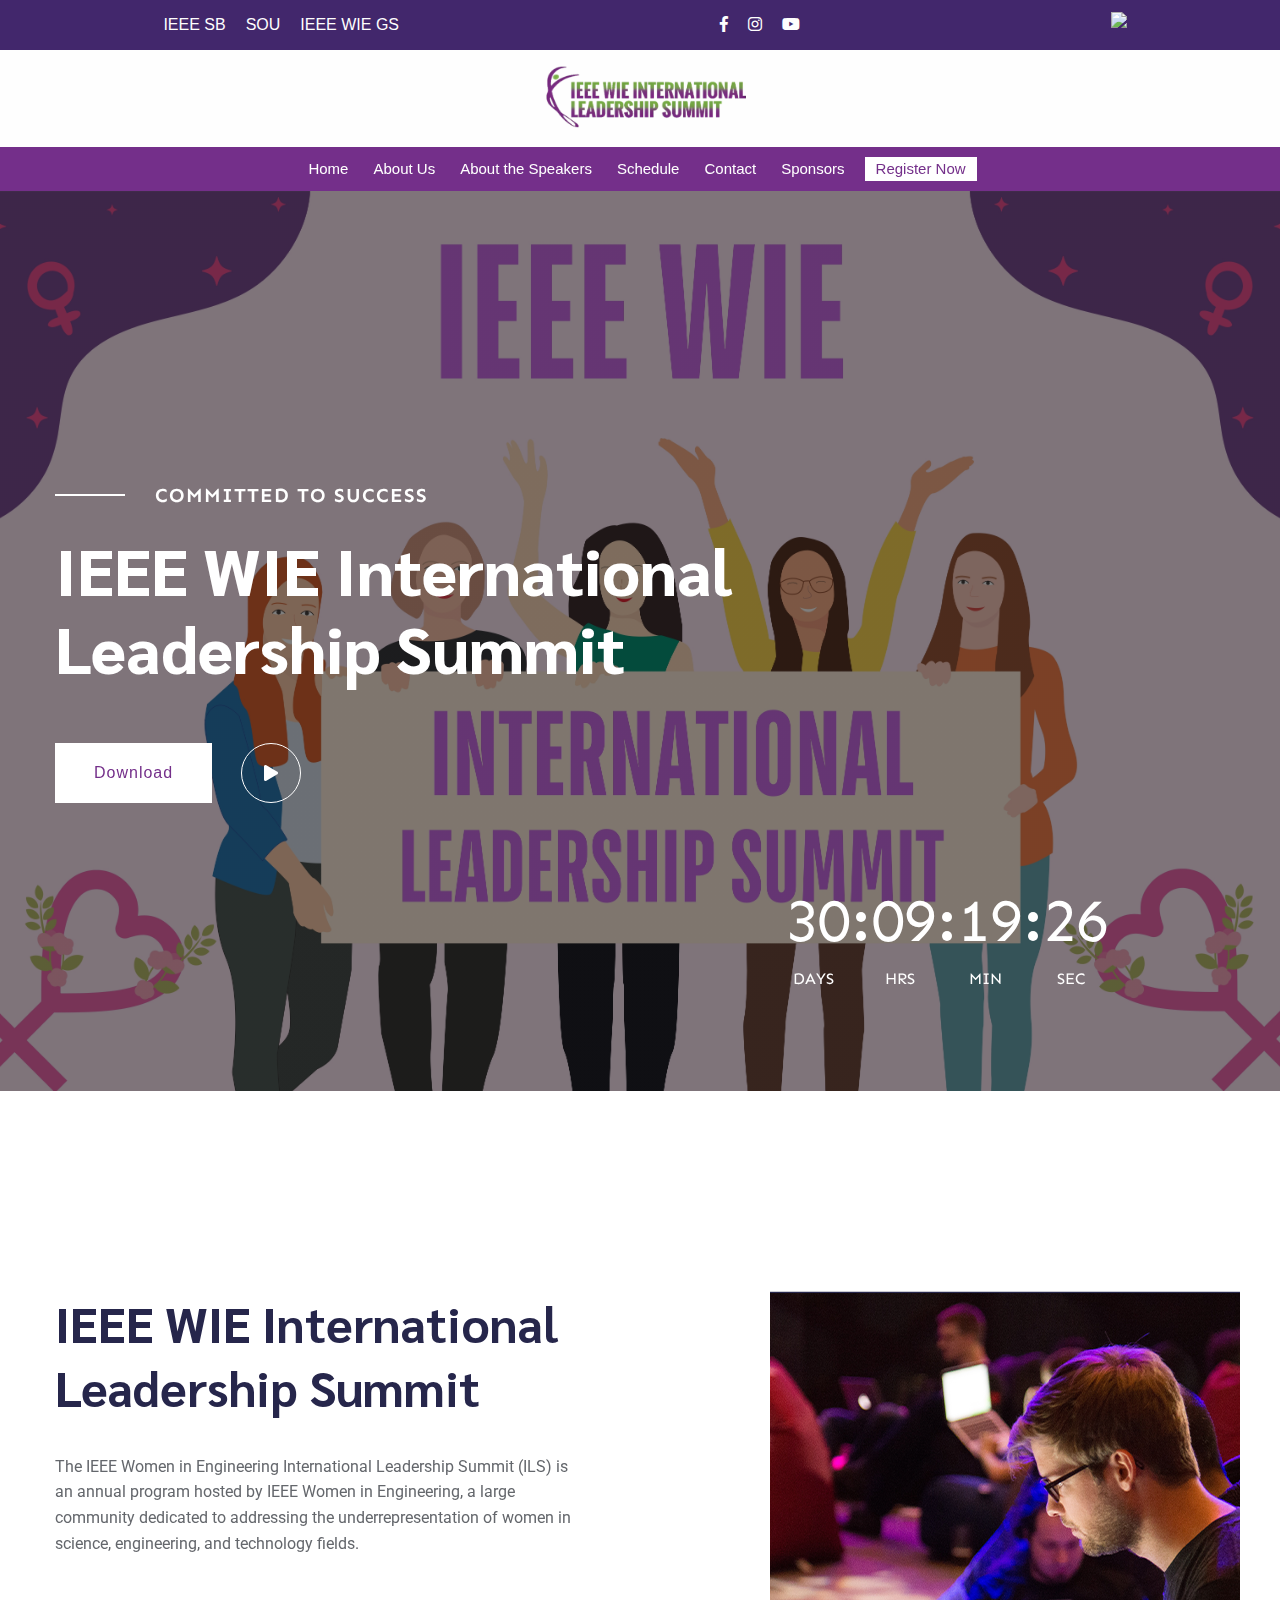
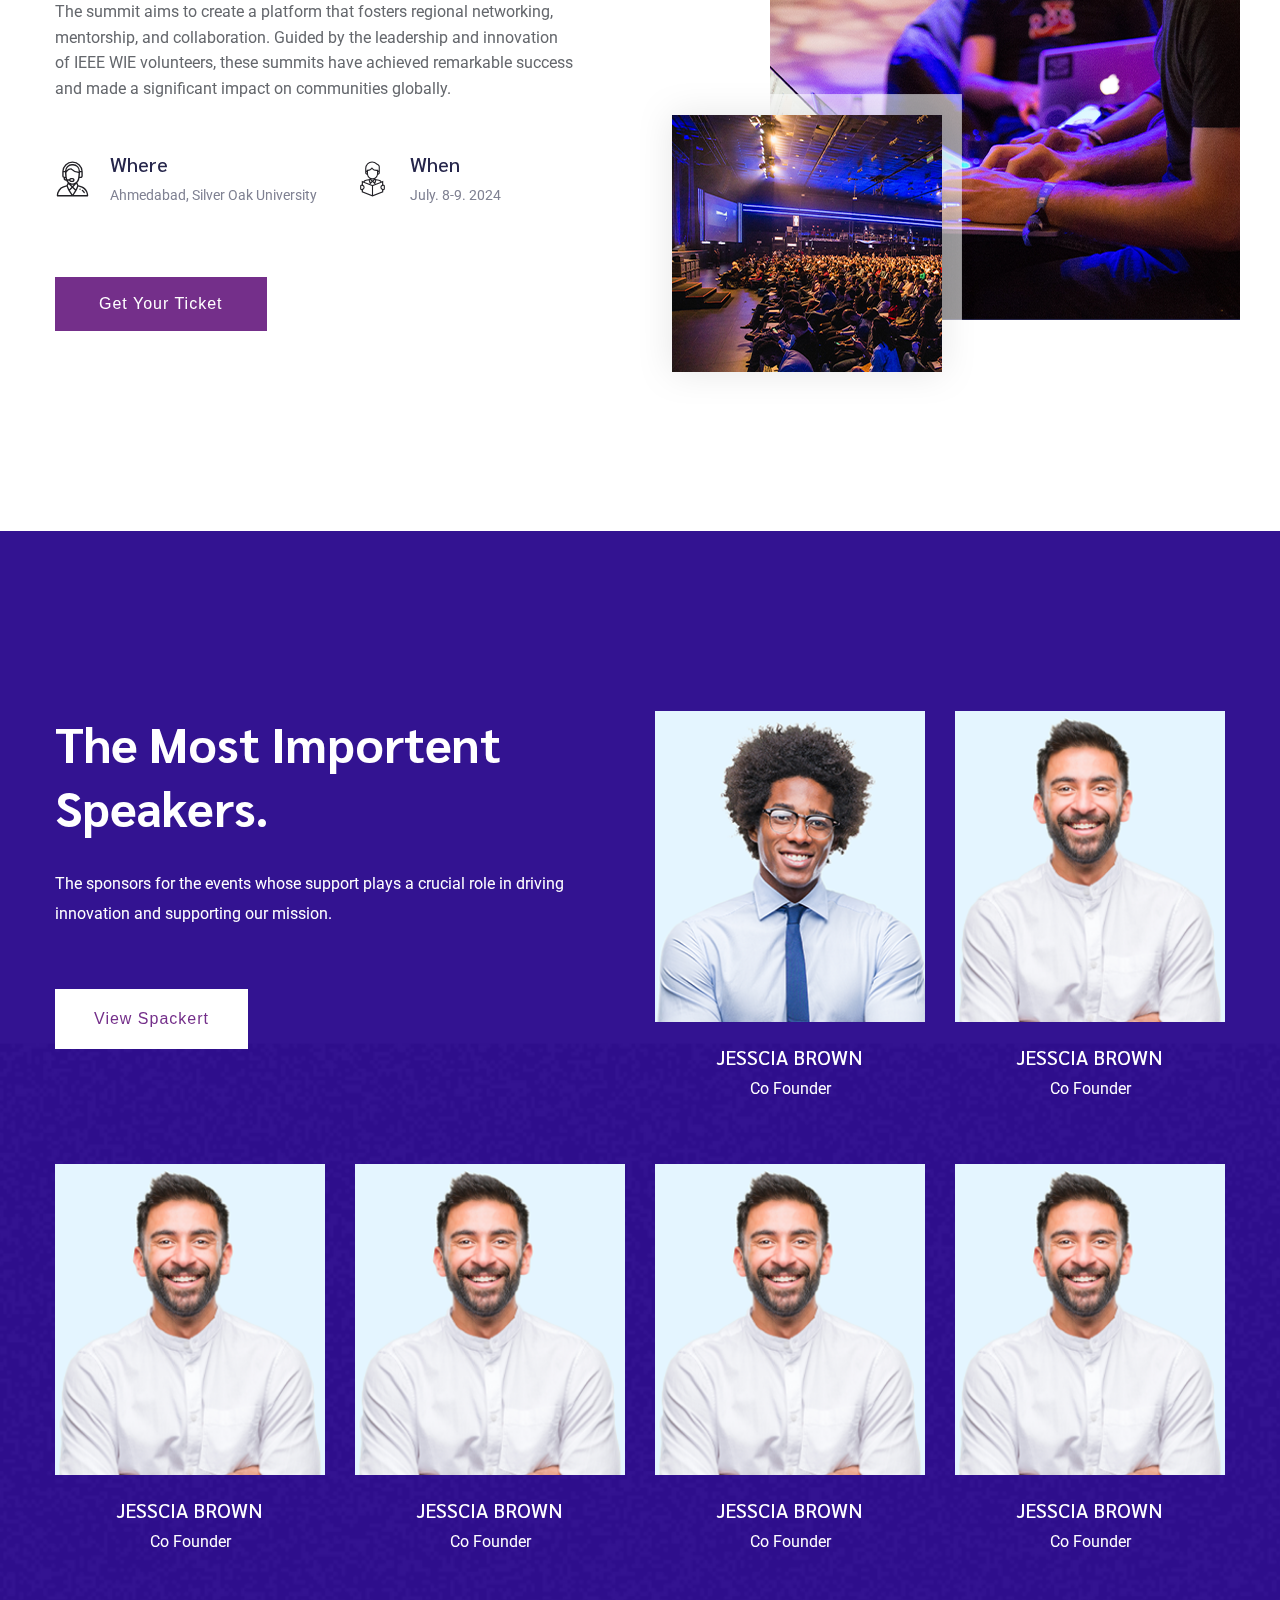
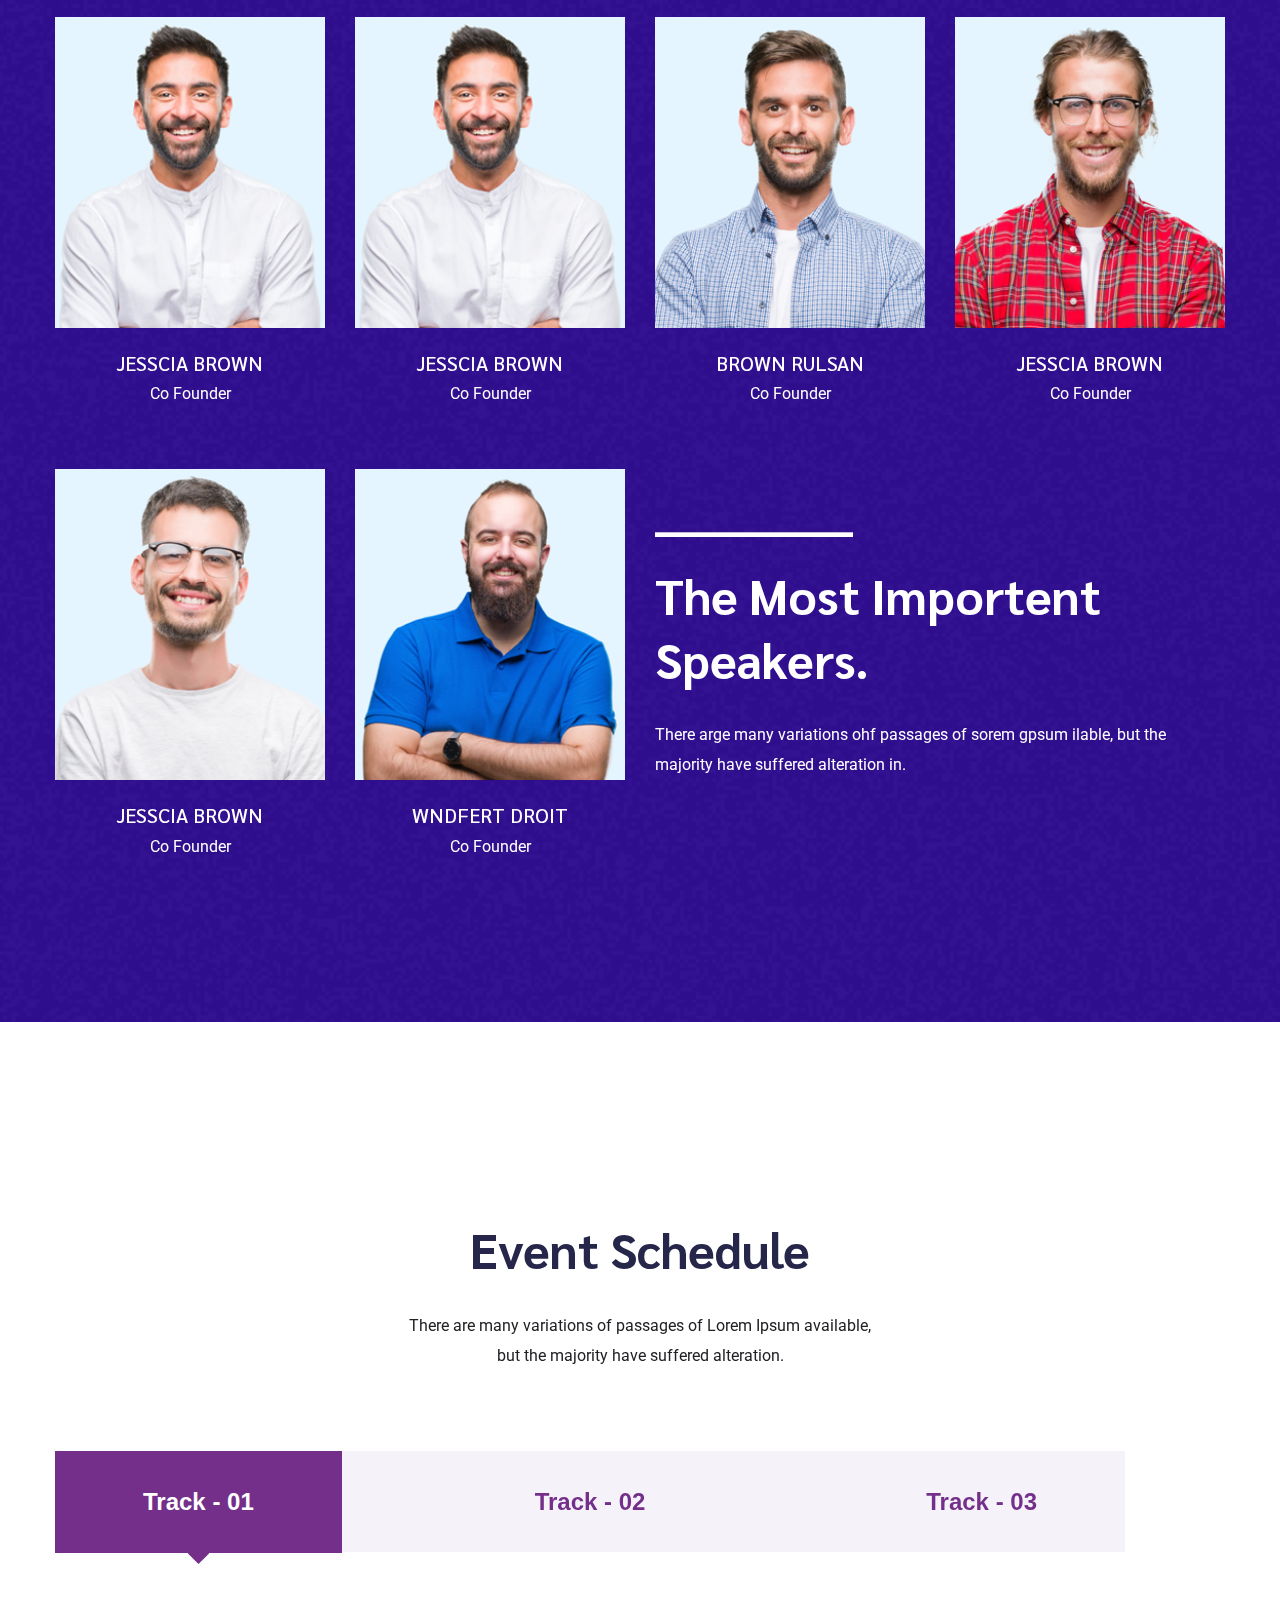
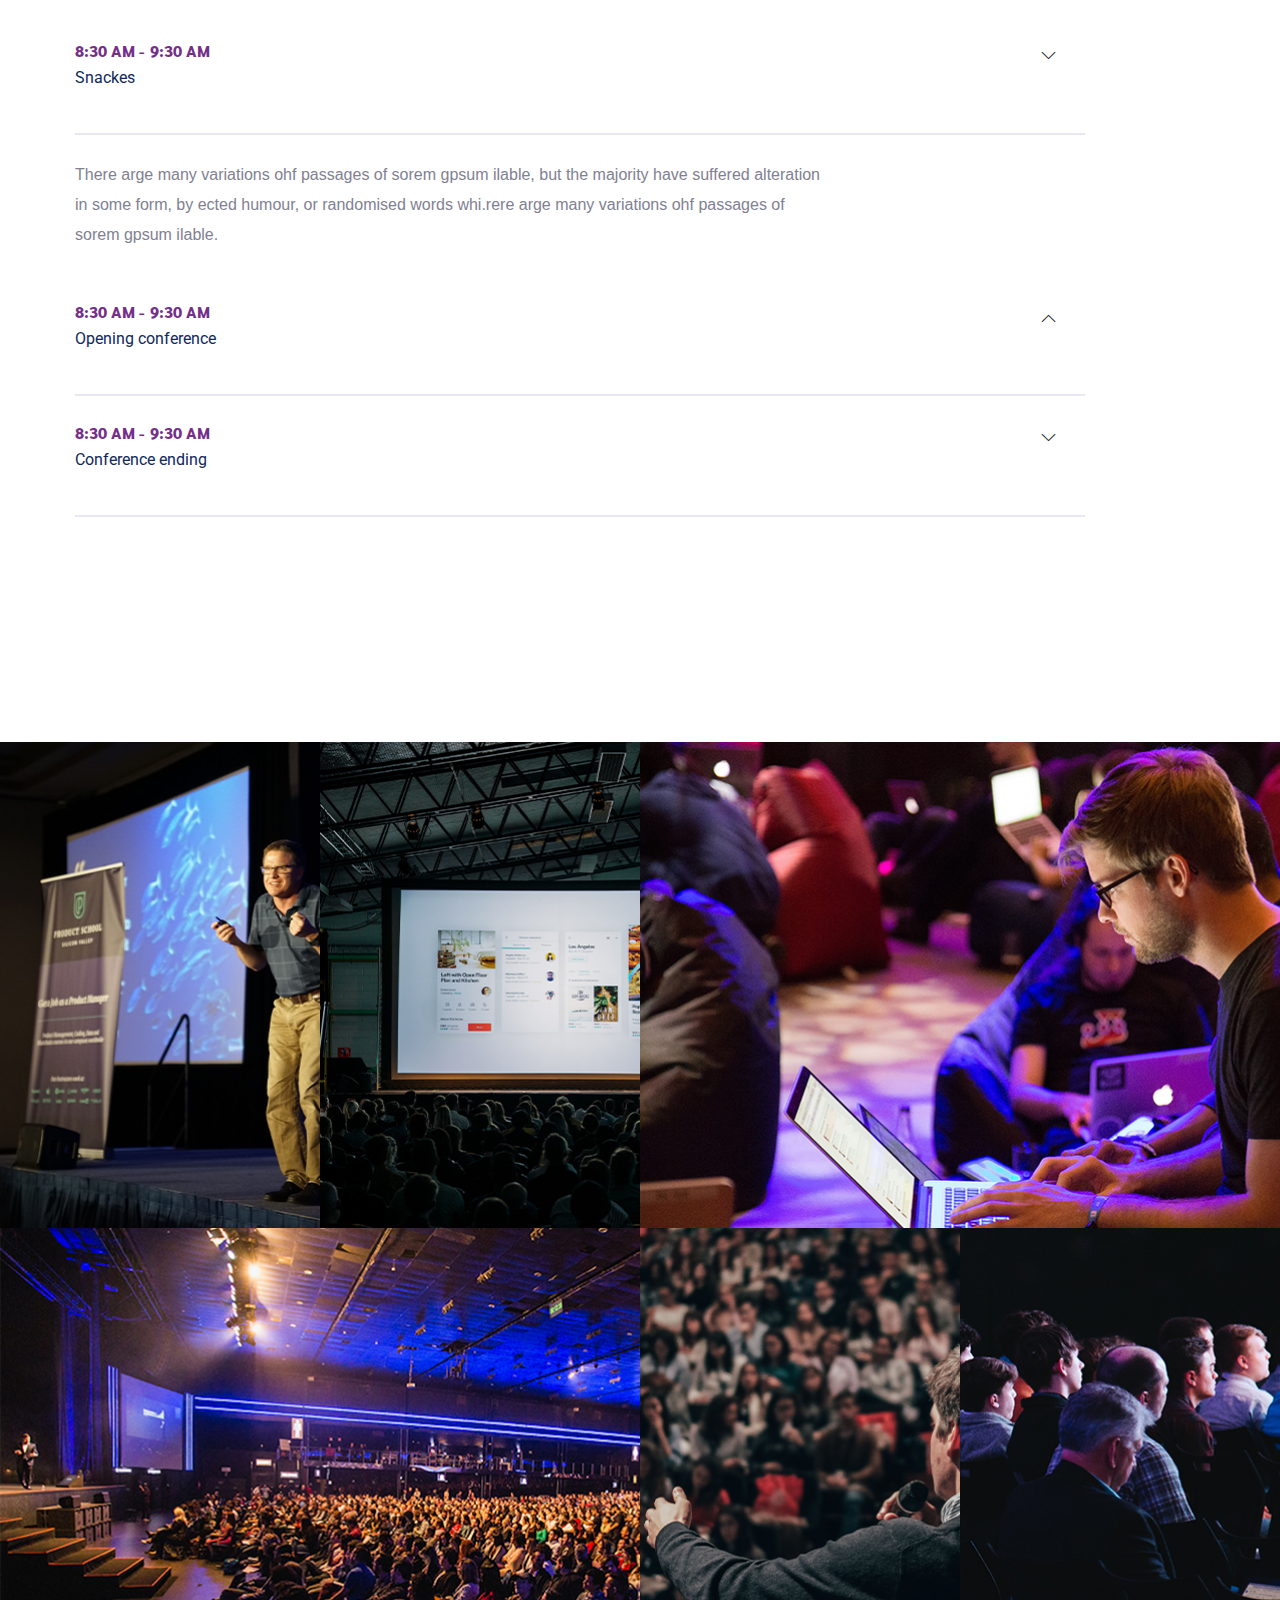
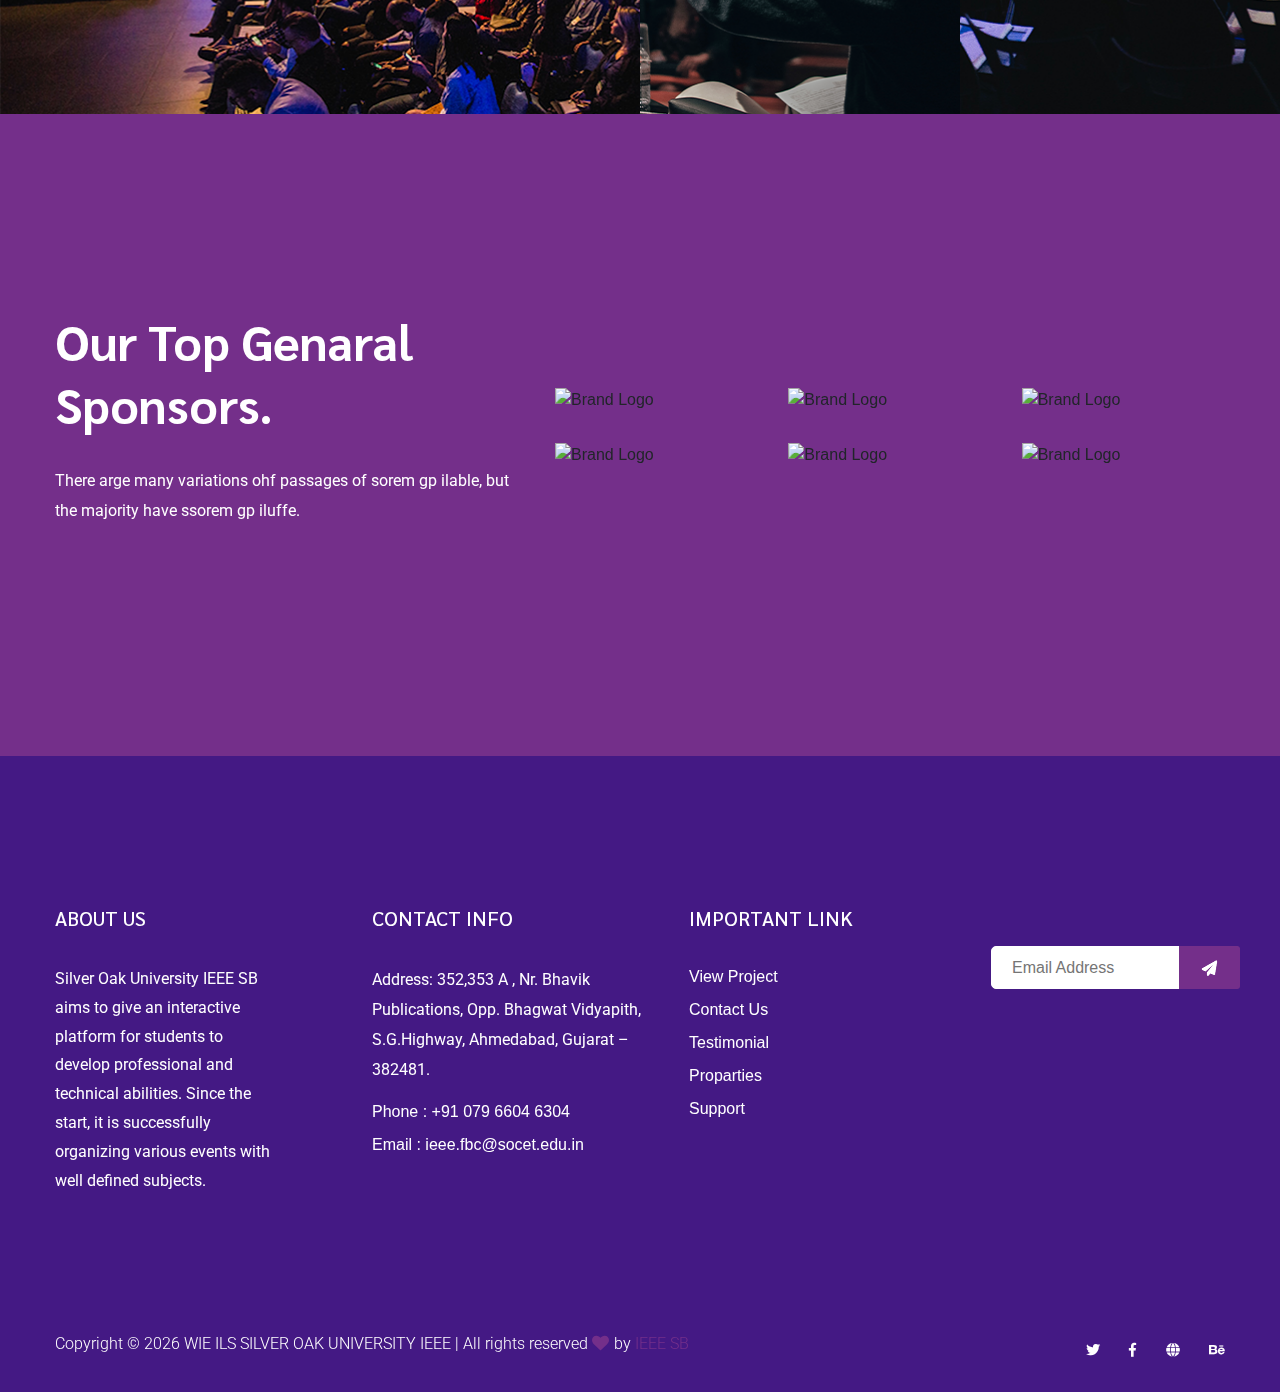
==== index.html @ a1c56ad2 "changes by mithil" ====
<!doctype html>
<html class="no-js" lang="zxx">

<head>
    <meta charset="utf-8">
    <meta http-equiv="x-ua-compatible" content="ie=edge">
    <title> SOU SB IEEE - International Leadership Summit </title>
    <meta name="description" content="">

    <meta name="viewport" content="width=device-width, initial-scale=1">
    <link rel="manifest" href="site.webmanifest">
    <link rel="shortcut icon" type="image/x-icon" href="assets/img/post/favicon.ico">

    <!-- CSS here -->
    <link rel="stylesheet" href="assets/css/bootstrap.min.css">
    <link rel="stylesheet" href="assets/css/owl.carousel.min.css">
    <link rel="stylesheet" href="assets/css/slicknav.css">
    <link rel="stylesheet" href="assets/css/flaticon.css">
    <link rel="stylesheet" href="assets/css/gijgo.css">
    <link rel="stylesheet" href="assets/css/animate.min.css">
    <link rel="stylesheet" href="assets/css/magnific-popup.css">
    <link rel="stylesheet" href="assets/css/fontawesome-all.min.css">
    <link rel="stylesheet" href="assets/css/themify-icons.css">
    <link rel="stylesheet" href="assets/css/slick.css">
    <link rel="stylesheet" href="assets/css/nice-select.css">
    <link rel="stylesheet" href="assets/css/style.css">
    <style type="text/css">
        body {
            margin: 0;
            font-family: Arial, sans-serif;
        }

        .navbar {
            background-color: #742F8A;
            display: flex;
            justify-content: space-between;
            align-items: center;
            padding: 10px 20px;
            color: white;
            position: relative;
        }

        .nav-logo a {
            color: white;
            text-decoration: none;
            font-size: 15px;
        }

        .nav-links {
            display: flex;
            gap: 15px;
            align-items: center;
            transition: max-height 0.5s ease-out, opacity 0.5s ease-out;
            max-height: 0;
            opacity: 0;
            overflow: hidden;
            flex-direction: column;
            width: 100%;
            text-align: center;
            background-color: #742F8A;
            position: absolute;
            top: 60px;
            left: 0;
            right: 0;
            z-index: 1;
        }

        .nav-links.active {
            max-height: 300px;
            /* Adjust as needed */
            opacity: 1;
        }

        .nav-links a {
            color: white;
            text-decoration: none;
            font-size: 15px;
            padding: 5px;
            position: relative;
        }

        .nav-links a::after {
            content: '';
            position: absolute;
            width: 0;
            height: 2px;
            display: block;
            margin-top: 5px;
            right: 0;
            background: white;
            transition: width 0.2s ease;
            -webkit-transition: width 0.2s ease;
        }

        .nav-links a:hover::after {
            width: 100%;
            left: 0;
            background: white;
        }

        .nav-links .dropdown {
            position: relative;
        }

        .nav-links .dropdown-content {
            display: none;
            position: absolute;
            background-color: #f9f9f9;
            min-width: 160px;
            box-shadow: 0px 8px 16px 0px rgba(0, 0, 0, 0.2);
            z-index: 1;
            opacity: 0;
            transition: opacity 0.5s ease-in-out, transform 0.3s ease-in-out;
            transform: translateY(-10px);
            top: 100%;
            /* Adjusts the position of the dropdown */
            left: 0;
            right: 0;
            margin-top: 10px;
        }

        .nav-links .dropdown-content.show {
            display: block;
            opacity: 1;
            transform: translateY(0);
        }

        .nav-links .dropdown-content a {
            color: black;
            padding: 12px 16px;
            text-decoration: none;
            display: block;
        }

        .nav-links .dropdown-content a:hover {
            background-color: #f1f1f1;
        }

        .nav-links .register a {
            background-color: white;
            color: #742F8A;
            padding: 5px 10px;
            border: 1px solid white;
            transition: background-color 0.3s ease, color 0.3s ease;
        }

        .nav-links .register a:hover {
            background-color: #5a2066;
            color: white;
        }

        .menu-icon {
            display: none;
            font-size: 28px;
            cursor: pointer;
        }

        @media (min-width: 769px) {
            .nav-links {
                flex-direction: row;
                position: static;
                max-height: none;
                opacity: 1;
                justify-content: center;
                right: auto;
            }

            .nav-logo {
                margin-right: auto;
            }

            .navbar {
                justify-content: space-between;
            }
        }

        @media (max-width: 768px) {
            .navbar {
                padding-right: 0;
                /* Remove right padding in mobile view */
            }

            .nav-links {
                display: none;
            }

            .nav-links.active {
                display: flex;
            }

            .menu-icon {
                display: block;
            }
        }
    </style>
</head>

<body>
    <!-- ? Preloader Start -->
    <div id="preloader-active">
        <div class="preloader d-flex align-items-center justify-content-center">
            <div class="preloader-inner position-relative">
                <div class="preloader-circle"></div>
                <div class="preloader-img pere-text">
                    <img src="./assets/img/hero/WIE_logo_purple_RGB_300-removebg-preview.png" alt="loading">
                </div>
            </div>
        </div>
    </div>
    <!-- Preloader Start -->
    <header>
        <div class="headerno1">
            <div style="display: flex;">
                <div class="padit"><a href="https://ieee.socet.edu.in/">IEEE SB</a></div>
                <div class="padit"><a href="https://www.silveroakuni.ac.in/">SOU</a></div>
                <div class="padit"><a href="https://wie.ieee.org/">IEEE WIE GS</a></div>
            </div>
            <div style="display: flex;">
                <div class="padit">
                    <li><a href="https://www.facebook.com/IEEESilverOakUni/"><i class="fab fa-facebook-f"></i></a></li>
                </div>
                <div class="padit">
                    <li><a href="https://www.instagram.com/ieee_silveroakuni/"><i class="fab fa-instagram"></i></a></li>
                </div>
                <div class="padit">
                    <li><a href="https://www.youtube.com/channel/UC09ml-6jftXhauyPGDccWWg"><i
                                class="fab fa-youtube"></i></a></li>
                </div>
            </div>
            <div>
                <img src="https://ieeewie.wpenginepowered.com/wp-content/uploads/IEEE-Logo-wht-250-200x59.png"
                    id="ieee-logo-from-website">
            </div>
        </div>

        <div class="row nav2forimages m-0 p-2">
            <div class="col-lg-4">

                <img src="./assets/img/hero/logo2.png" class="img-fluid ">
            </div>

        </div>

        <nav class="navbar">
            <div class="menu-icon" onclick="toggleMenu()">
                &#9776;
            </div>
            <div class="nav-links" id="navLinks">
                <div><a href="index.html">Home</a></div>
                <div><a href="about.html">About Us</a></div>
                <div><a href="spakers.html">About the Speakers</a></div>
                <div class="dropdown">
                    <a href="#" class="dropbtn">Schedule</a>
                    <div class="dropdown-content">
                        <a href="#">Day 1</a>
                        <a href="#">Day 2</a>
                        <a href="#">Day 3</a>
                    </div>
                </div>
                <div><a href="contact.html">Contact</a></div>
                <div><a href="#">Sponsors</a></div>
                <div class="register"><a href="#">Register Now</a></div>
            </div>
        </nav>

        <script>
            function toggleMenu() {
                const navLinks = document.getElementById('navLinks');
                navLinks.classList.toggle('active');
            }

            document.querySelectorAll('.dropbtn').forEach(btn => {
                btn.addEventListener('click', (event) => {
                    event.preventDefault();
                    const dropdownContent = btn.nextElementSibling;
                    dropdownContent.classList.toggle('show');
                });
            });
        </script>

        <style>
            /* Dropdown button */
            .dropbtn {
                color: white;
                font-size: 15px;
                background-color: inherit;
                border: none;
            }

            /* Dropdown container */
            .dropdown {
                position: relative;
                display: inline-block;
            }

            /* Dropdown content (hidden by default) */
            .dropdown-content {
                display: none;
                position: absolute;
                background-color: #742F8A;
                min-width: 160px;
                z-index: 1;
            }

            /* Links inside the dropdown */
            .dropdown-content a {
                color: white;
                padding: 12px 16px;
                text-decoration: none;
                display: block;
            }

            /* Change color of dropdown links on hover */
            .dropdown-content a:hover {
                background-color: #ddd;
            }

            /* Show the dropdown menu on hover */
            .dropdown:hover .dropdown-content {
                display: block;
            }

            /* Change the background color of the dropdown button when the dropdown content is shown */
            .dropdown:hover .dropbtn {
                background-color: #742F8A;
            }
        </style>



        <nav class="nav-manus-a" style="background-color: #742F8A;">

        </nav>
        <!-- Mobile Menu -->
        <div class="col-12">
            <div class="mobile_menu d-block d-lg-none"></div>
        </div>
        </div>
        </div>
        </div>
        </div>
        <!-- Header End -->
    </header>
    <main>
        <!--? slider Area Start-->
        <div class="slider-area position-relative">
            <div class="slider-active">
                <!-- Single Slider -->
                <div class="single-slider slider-height d-flex align-items-center">
                    <div class="container">
                        <div class="row">
                            <div class="col-xl-8 col-lg-8 col-md-9 col-sm-10">
                                <div class="hero__caption">
                                    <span data-animation="fadeInLeft" data-delay=".1s">Committed to success</span>
                                    <h1 data-animation="fadeInLeft" data-delay=".5s">IEEE WIE
                                        International Leadership Summit
                                    </h1>
                                    <!-- Hero-btn -->
                                    <div class="slider-btns">
                                        <a data-animation="fadeInLeft" data-delay="1.0s" href="industries.html"
                                            class="btn hero-btn">Download</a>
                                        <a data-animation="fadeInRight" data-delay="1.0s" class="popup-video video-btn"
                                            href="https://www.youtube.com/embed/oR_C_s3fdpQ?si=Nq857cXs56rYIh42">
                                            <i class="fas fa-play"></i></a>
                                        <p class="video-cap d-none d-sm-blcok" data-animation="fadeInRight"
                                            data-delay="1.0s">Story Vidoe<br> Watch</p>
                                    </div>
                                </div>
                            </div>
                        </div>
                    </div>
                </div>
                <!-- Single Slider -->
                <div class="single-slider slider-height d-flex align-items-center">
                    <div class="container">
                        <div class="row">
                            <div class="col-xl-8 col-lg-8 col-md-9 col-sm-10">
                                <div class="hero__caption">
                                    <span data-animation="fadeInLeft" data-delay=".1s">Committed to success</span>
                                    <!-- <h1 data-animation="fadeInLeft" data-delay=".5s"> IEEE WIE International <br> Leadership Summit</h1> -->
                                    <!-- Hero-btn -->
                                    <div class="slider-btns">
                                        <a data-animation="fadeInLeft" data-delay="1.0s" href="industries.html"
                                            class="btn hero-btn">Download</a>
                                        <a data-animation="fadeInRight" data-delay="1.0s" class="popup-video video-btn"
                                            href="https://www.youtube.com/watch?v=up68UAfH0d0">
                                            <i class="fas fa-play"></i></a>
                                        <p class="video-cap d-none d-sm-blcok" data-animation="fadeInRight"
                                            data-delay="1.0s">Story Vidoe<br> Watch</p>
                                    </div>
                                </div>
                            </div>
                        </div>
                    </div>
                </div>
            </div>
            <!-- Counter Section Begin -->
            <div class="counter-section d-none d-sm-block">
                <div class="cd-timer" id="countdown">
                    <div class="cd-item">
                        <span>96</span>
                        <p>Days</p>
                    </div>
                    <div class="cd-item">
                        <span>15</span>
                        <p>Hrs</p>
                    </div>
                    <div class="cd-item">
                        <span>07</span>
                        <p>Min</p>
                    </div>
                    <div class="cd-item">
                        <span>02</span>
                        <p>Sec</p>
                    </div>
                </div>
            </div>
            <!-- Counter Section End -->
        </div>
        <!-- slider Area End-->
        <!--? About Law Start-->
        <section class="about-low-area section-padding2">
            <div class="container">
                <div class="row">
                    <div class="col-lg-6 col-md-12">
                        <div class="about-caption mb-50">
                            <!-- Section Tittle -->
                            <div class="section-tittle mb-35">
                                <h2>IEEE WIE International Leadership Summit</h2>
                            </div>
                            <p>The IEEE Women in Engineering International Leadership Summit (ILS) is an annual program
                                 hosted by IEEE Women in Engineering, a large community dedicated to addressing the 
                                 underrepresentation of women in science, engineering, and technology fields.</p>
                            <p>The summit aims to create a platform that fosters regional networking, mentorship, and 
                                collaboration. Guided by the leadership and innovation of IEEE WIE volunteers, these 
                                summits have achieved remarkable success and made a significant impact on communities globally.</p>
                        </div>
                        <div class="row">
                            <div class="col-lg-6 col-md-6 col-sm-6 col-xs-10">
                                <div class="single-caption mb-20">
                                    <div class="caption-icon">
                                        <span class="flaticon-communications-1"></span>
                                    </div>
                                    <div class="caption">
                                        <h5>Where</h5>
                                        <p>Ahmedabad, Silver Oak University</p>
                                    </div>
                                </div>
                            </div>
                            <div class="col-lg-6 col-md-6 col-sm-6 col-xs-10">
                                <div class="single-caption mb-20">
                                    <div class="caption-icon">
                                        <span class="flaticon-education"></span>
                                    </div>
                                    <div class="caption">
                                        <h5>When</h5>
                                        <p>July. 8-9. 2024</p>
                                    </div>
                                </div>
                            </div>
                        </div>
                        <a href="#" class="btn mt-50">Get Your Ticket</a>
                    </div>
                    <div class="col-lg-6 col-md-12">
                        <!-- about-img -->
                        <div class="about-img ">
                            <div class="about-font-img d-none d-lg-block">
                                <img src="assets/img/gallery/about2.png" alt="">
                            </div>
                            <div class="about-back-img ">
                                <img src="assets/img/gallery/about1.png" alt="">
                            </div>
                        </div>
                    </div>
                </div>
            </div>
        </section>
        <!-- About Law End-->
        <!--? Brand Area Start -->
        <section class="team-area pt-180 pb-100 section-bg" data-background="assets/img/gallery/section_bg02.png">
            <div class="container">
                <div class="row">
                    <div class="col-lg-6 col-md-9">
                        <!-- Section Tittle -->
                        <div class="section-tittle section-tittle2 mb-50">
                            <h2>The Most Importent Speakers.</h2>
                            <p>The sponsors for the events whose support plays a crucial role in driving innovation and supporting our mission.</p>
                            <a href="#" class="btn white-btn mt-30">View Spackert</a>
                        </div>
                    </div>
                    <div class="col-lg-3 col-md-4 col-sm-6">
                        <div class="single-team mb-30">
                            <div class="team-img">
                                <img src="assets/img/gallery/team1.png" alt="">
                                <!-- Blog Social -->
                                <ul class="team-social">
                                    <li><a href="#"><i class="fab fa-facebook-f"></i></a></li>
                                    <li><a href="#"><i class="fab fa-twitter"></i></a></li>
                                    <li><a href="#"><i class="fas fa-globe"></i></a></li>
                                </ul>
                            </div>
                            <div class="team-caption">
                                <h3><a href="#">Jesscia brown</a></h3>
                                <p> Co Founder</p>
                            </div>
                        </div>
                    </div>
                    <div class="col-lg-3 col-md-4 col-sm-6">
                        <div class="single-team mb-30">
                            <div class="team-img">
                                <img src="assets/img/gallery/team2.png" alt="">
                                <!-- Blog Social -->
                                <ul class="team-social">
                                    <li><a href="#"><i class="fab fa-facebook-f"></i></a></li>
                                    <li><a href="#"><i class="fab fa-twitter"></i></a></li>
                                    <li><a href="#"><i class="fas fa-globe"></i></a></li>
                                </ul>
                            </div>
                            <div class="team-caption">
                                <h3><a href="#">Jesscia brown</a></h3>
                                <p> Co Founder</p>
                            </div>
                        </div>
                    </div>
                    <div class="col-lg-3 col-md-4 col-sm-6">
                        <div class="single-team mb-30">
                            <div class="team-img">
                                <img src="assets/img/gallery/team2.png" alt="">
                                <!-- Blog Social -->
                                <ul class="team-social">
                                    <li><a href="#"><i class="fab fa-facebook-f"></i></a></li>
                                    <li><a href="#"><i class="fab fa-twitter"></i></a></li>
                                    <li><a href="#"><i class="fas fa-globe"></i></a></li>
                                </ul>
                            </div>
                            <div class="team-caption">
                                <h3><a href="#">Jesscia brown</a></h3>
                                <p> Co Founder</p>
                            </div>
                        </div>
                    </div>
                    <div class="col-lg-3 col-md-4 col-sm-6">
                        <div class="single-team mb-30">
                            <div class="team-img">
                                <img src="assets/img/gallery/team2.png" alt="">
                                <!-- Blog Social -->
                                <ul class="team-social">
                                    <li><a href="#"><i class="fab fa-facebook-f"></i></a></li>
                                    <li><a href="#"><i class="fab fa-twitter"></i></a></li>
                                    <li><a href="#"><i class="fas fa-globe"></i></a></li>
                                </ul>
                            </div>
                            <div class="team-caption">
                                <h3><a href="#">Jesscia brown</a></h3>
                                <p> Co Founder</p>
                            </div>
                        </div>
                    </div>
                    <div class="col-lg-3 col-md-4 col-sm-6">
                        <div class="single-team mb-30">
                            <div class="team-img">
                                <img src="assets/img/gallery/team2.png" alt="">
                                <!-- Blog Social -->
                                <ul class="team-social">
                                    <li><a href="#"><i class="fab fa-facebook-f"></i></a></li>
                                    <li><a href="#"><i class="fab fa-twitter"></i></a></li>
                                    <li><a href="#"><i class="fas fa-globe"></i></a></li>
                                </ul>
                            </div>
                            <div class="team-caption">
                                <h3><a href="#">Jesscia brown</a></h3>
                                <p> Co Founder</p>
                            </div>
                        </div>
                    </div>
                    <div class="col-lg-3 col-md-4 col-sm-6">
                        <div class="single-team mb-30">
                            <div class="team-img">
                                <img src="assets/img/gallery/team2.png" alt="">
                                <!-- Blog Social -->
                                <ul class="team-social">
                                    <li><a href="#"><i class="fab fa-facebook-f"></i></a></li>
                                    <li><a href="#"><i class="fab fa-twitter"></i></a></li>
                                    <li><a href="#"><i class="fas fa-globe"></i></a></li>
                                </ul>
                            </div>
                            <div class="team-caption">
                                <h3><a href="#">Jesscia brown</a></h3>
                                <p> Co Founder</p>
                            </div>
                        </div>
                    </div>
                    <div class="col-lg-3 col-md-4 col-sm-6">
                        <div class="single-team mb-30">
                            <div class="team-img">
                                <img src="assets/img/gallery/team2.png" alt="">
                                <!-- Blog Social -->
                                <ul class="team-social">
                                    <li><a href="#"><i class="fab fa-facebook-f"></i></a></li>
                                    <li><a href="#"><i class="fab fa-twitter"></i></a></li>
                                    <li><a href="#"><i class="fas fa-globe"></i></a></li>
                                </ul>
                            </div>
                            <div class="team-caption">
                                <h3><a href="#">Jesscia brown</a></h3>
                                <p> Co Founder</p>
                            </div>
                        </div>
                    </div>
                    <div class="col-lg-3 col-md-4 col-sm-6">
                        <div class="single-team mb-30">
                            <div class="team-img">
                                <img src="assets/img/gallery/team2.png" alt="">
                                <!-- Blog Social -->
                                <ul class="team-social">
                                    <li><a href="#"><i class="fab fa-facebook-f"></i></a></li>
                                    <li><a href="#"><i class="fab fa-twitter"></i></a></li>
                                    <li><a href="#"><i class="fas fa-globe"></i></a></li>
                                </ul>
                            </div>
                            <div class="team-caption">
                                <h3><a href="#">Jesscia brown</a></h3>
                                <p> Co Founder</p>
                            </div>
                        </div>
                    </div>

                    <div class="col-lg-3 col-md-4 col-sm-6">
                        <div class="single-team mb-30">
                            <div class="team-img">
                                <img src="assets/img/gallery/team3.png" alt="">
                                <!-- Blog Social -->
                                <ul class="team-social">
                                    <li><a href="#"><i class="fab fa-facebook-f"></i></a></li>
                                    <li><a href="#"><i class="fab fa-twitter"></i></a></li>
                                    <li><a href="#"><i class="fas fa-globe"></i></a></li>
                                </ul>
                            </div>
                            <div class="team-caption">
                                <h3><a href="#">brown Rulsan</a></h3>
                                <p> Co Founder</p>
                            </div>
                        </div>
                    </div>
                    <div class="col-lg-3 col-md-4 col-sm-6">
                        <div class="single-team mb-30">
                            <div class="team-img">
                                <img src="assets/img/gallery/team4.png" alt="">
                                <!-- Blog Social -->
                                <ul class="team-social">
                                    <li><a href="#"><i class="fab fa-facebook-f"></i></a></li>
                                    <li><a href="#"><i class="fab fa-twitter"></i></a></li>
                                    <li><a href="#"><i class="fas fa-globe"></i></a></li>
                                </ul>
                            </div>
                            <div class="team-caption">
                                <h3><a href="#">Jesscia brown</a></h3>
                                <p> Co Founder</p>
                            </div>
                        </div>
                    </div>
                    <div class="col-lg-3 col-md-4 col-sm-6">
                        <div class="single-team mb-30">
                            <div class="team-img">
                                <img src="assets/img/gallery/team5.png" alt="">
                                <!-- Blog Social -->
                                <ul class="team-social">
                                    <li><a href="#"><i class="fab fa-facebook-f"></i></a></li>
                                    <li><a href="#"><i class="fab fa-twitter"></i></a></li>
                                    <li><a href="#"><i class="fas fa-globe"></i></a></li>
                                </ul>
                            </div>
                            <div class="team-caption">
                                <h3><a href="#">Jesscia brown</a></h3>
                                <p> Co Founder</p>
                            </div>
                        </div>
                    </div>
                    <div class="col-lg-3 col-md-4 col-sm-6">
                        <div class="single-team mb-30">
                            <div class="team-img">
                                <img src="assets/img/gallery/team6.png" alt="">
                                <!-- Blog Social -->
                                <ul class="team-social">
                                    <li><a href="#"><i class="fab fa-facebook-f"></i></a></li>
                                    <li><a href="#"><i class="fab fa-twitter"></i></a></li>
                                    <li><a href="#"><i class="fas fa-globe"></i></a></li>
                                </ul>
                            </div>
                            <div class="team-caption">
                                <h3><a href="#">wndfert droit</a></h3>
                                <p> Co Founder</p>
                            </div>
                        </div>
                    </div>
                    <div class="col-lg-6 col-md-9">
                        <!-- Section Tittle -->
                        <div class="section-tittle section-tittle2 mb-50">
                            <h2>___________</h2>
                            <h2>The Most Importent Speakers.</h2>
                            <p>There arge many variations ohf passages of sorem gpsum ilable, but the majority have
                                suffered alteration in.
                            </p>
                        </div>
                    </div>
                </div>
            </div>
        </section>
        <!-- Brand Area End -->
        <!--? accordion -->
        <section class="accordion fix section-padding30">
            <div class="container">
                <div class="row justify-content-center">
                    <div class="col-xl-5 col-lg-6 col-md-6">
                        <!-- Section Tittle -->
                        <div class="section-tittle text-center mb-80">
                            <h2>Event Schedule</h2>
                            <p>There are many variations of passages of Lorem Ipsum available, but the majority have
                                suffered alteration.</p>
                        </div>
                    </div>
                </div>
                <div class="row ">
                    <div class="col-lg-11">
                        <div class="properties__button mb-40">
                            <!--Nav Button  -->
                            <nav>
                                <div class="nav nav-tabs" id="nav-tab" role="tablist">
                                    <a class="nav-item nav-link active" id="nav-home-tab" data-toggle="tab"
                                        href="#nav-home" role="tab" aria-controls="nav-home" aria-selected="true">Track
                                        -
                                        01</a>
                                    <a class="nav-item nav-link" id="nav-profile-tab" data-toggle="tab"
                                        href="#nav-profile" role="tab" aria-controls="nav-profile"
                                        aria-selected="false"> Track - 02</a>
                                    <a class="nav-item nav-link" id="nav-contact-tab" data-toggle="tab"
                                        href="#nav-contact" role="tab" aria-controls="nav-contact"
                                        aria-selected="false"> Track - 03 </a>
                                    <!-- <a class="nav-item nav-link" id="nav-dinner-tab" data-toggle="tab"
                                        href="#nav-dinner" role="tab" aria-controls="nav-dinner" aria-selected="false">
                                        Day - 04 </a> -->
                                </div>
                            </nav>
                            <!--End Nav Button  -->
                        </div>
                    </div>
                </div>
            </div>
            <div class="container">
                <!-- Nav Card -->
                <div class="tab-content" id="nav-tabContent">
                    <!-- card one -->
                    <div class="tab-pane fade show active" id="nav-home" role="tabpanel" aria-labelledby="nav-home-tab">
                        <div class="row">
                            <div class="col-lg-11">
                                <div class="accordion-wrapper">
                                    <div class="accordion" id="accordionExample">
                                        <!-- single-one -->
                                        <div class="card">
                                            <div class="card-header" id="headingTwo">
                                                <h2 class="mb-0">
                                                    <a href="#" class="btn-link collapsed" data-toggle="collapse"
                                                        data-target="#collapseTwo" aria-expanded="false"
                                                        aria-controls="collapseTwo">
                                                        <span>8:30 AM - 9:30 AM</span>
                                                        <p>Snackes</p>
                                                    </a>
                                                </h2>
                                            </div>
                                            <div id="collapseTwo" class="collapse show" aria-labelledby="headingTwo"
                                                data-parent="#accordionExample">
                                                <div class="card-body">
                                                    There arge many variations ohf passages of sorem gpsum ilable, but
                                                    the majority have suffered alteration in some form, by ected humour,
                                                    or randomised words whi.rere arge many variations ohf passages of
                                                    sorem gpsum ilable.
                                                </div>
                                            </div>
                                        </div>
                                        <!-- single-two -->
                                        <div class="card">
                                            <div class="card-header" id="headingOne">
                                                <h2 class="mb-0">
                                                    <a href="#" class="btn-link" data-toggle="collapse"
                                                        data-target="#collapseOne" aria-expanded="true"
                                                        aria-controls="collapseOne">
                                                        <span>8:30 AM - 9:30 AM</span>
                                                        <p>Opening conference</p>
                                                    </a>
                                                </h2>
                                            </div>
                                            <div id="collapseOne" class="collapse" aria-labelledby="headingOne"
                                                data-parent="#accordionExample">
                                                <div class="card-body">
                                                    There arge many variations ohf passages of sorem gpsum ilable, but
                                                    the majority have suffered alteration in some form, by ected humour,
                                                    or randomised words whi.rere arge many variations ohf passages of
                                                    sorem gpsum ilable.
                                                </div>
                                            </div>
                                        </div>
                                        <!-- single-three -->
                                        <div class="card">
                                            <div class="card-header" id="headingThree">
                                                <h2 class="mb-0">
                                                    <a href="#" class="btn-link collapsed" data-toggle="collapse"
                                                        data-target="#collapseThree" aria-expanded="false"
                                                        aria-controls="collapseThree">
                                                        <span>8:30 AM - 9:30 AM</span>
                                                        <p>Conference ending</p>
                                                    </a>
                                                </h2>
                                            </div>
                                            <div id="collapseThree" class="collapse" aria-labelledby="headingThree"
                                                data-parent="#accordionExample">
                                                <div class="card-body">
                                                    There arge many variations ohf passages of sorem gpsum ilable, but
                                                    the majority have suffered alteration in some form, by ected humour,
                                                    or randomised words whi.rere arge many variations ohf passages of
                                                    sorem gpsum ilable.
                                                </div>
                                            </div>
                                        </div>
                                    </div>
                                </div>
                            </div>
                        </div>
                    </div>
                    <!-- Card two -->
                    <div class="tab-pane fade" id="nav-profile" role="tabpanel" aria-labelledby="nav-profile-tab">
                        <div class="row">
                            <div class="col-lg-11">
                                <div class="accordion-wrapper">
                                    <div class="accordion" id="accordionExample">
                                        <!-- single-one -->
                                        <div class="card">
                                            <div class="card-header" id="headingTwo">
                                                <h2 class="mb-0">
                                                    <a href="#" class="btn-link collapsed" data-toggle="collapse"
                                                        data-target="#collapseTwo2" aria-expanded="false"
                                                        aria-controls="collapseTwo2">
                                                        <span>8:30 AM - 9:30 AM</span>
                                                        <p>Snackes</p>
                                                    </a>
                                                </h2>
                                            </div>
                                            <div id="collapseTwo2" class="collapse show" aria-labelledby="headingTwo"
                                                data-parent="#accordionExample">
                                                <div class="card-body">
                                                    There arge many variations ohf passages of sorem gpsum ilable, but
                                                    the majority have suffered alteration in some form, by ected humour,
                                                    or randomised words whi.rere arge many variations ohf passages of
                                                    sorem gpsum ilable.
                                                </div>
                                            </div>
                                        </div>
                                        <!-- single-two -->
                                        <div class="card">
                                            <div class="card-header" id="headingOne">
                                                <h2 class="mb-0">
                                                    <a href="#" class="btn-link" data-toggle="collapse"
                                                        data-target="#collapseOne1" aria-expanded="true"
                                                        aria-controls="collapseOne1">
                                                        <span>8:30 AM - 9:30 AM</span>
                                                        <p>Opening conference</p>
                                                    </a>
                                                </h2>
                                            </div>
                                            <div id="collapseOne1" class="collapse" aria-labelledby="headingOne"
                                                data-parent="#accordionExample">
                                                <div class="card-body">
                                                    There arge many variations ohf passages of sorem gpsum ilable, but
                                                    the majority have suffered alteration in some form, by ected humour,
                                                    or randomised words whi.rere arge many variations ohf passages of
                                                    sorem gpsum ilable.
                                                </div>
                                            </div>
                                        </div>
                                        <!-- single-three -->
                                        <div class="card">
                                            <div class="card-header" id="headingThree">
                                                <h2 class="mb-0">
                                                    <a href="#" class="btn-link collapsed" data-toggle="collapse"
                                                        data-target="#collapseThree3" aria-expanded="false"
                                                        aria-controls="collapseThree3">
                                                        <span>8:30 AM - 9:30 AM</span>
                                                        <p>Conference ending</p>
                                                    </a>
                                                </h2>
                                            </div>
                                            <div id="collapseThree3" class="collapse" aria-labelledby="headingThree"
                                                data-parent="#accordionExample">
                                                <div class="card-body">
                                                    There arge many variations ohf passages of sorem gpsum ilable, but
                                                    the majority have suffered alteration in some form, by ected humour,
                                                    or randomised words whi.rere arge many variations ohf passages of
                                                    sorem gpsum ilable.
                                                </div>
                                            </div>
                                        </div>
                                    </div>
                                </div>
                            </div>
                        </div>
                    </div>
                    <!-- Card three -->
                    <div class="tab-pane fade" id="nav-contact" role="tabpanel" aria-labelledby="nav-contact-tab">
                        <div class="row">
                            <div class="col-lg-11">
                                <div class="accordion-wrapper">
                                    <div class="accordion" id="accordionExample">
                                        <!-- single-one -->
                                        <div class="card">
                                            <div class="card-header" id="headingTwo">
                                                <h2 class="mb-0">
                                                    <a href="#" class="btn-link collapsed" data-toggle="collapse"
                                                        data-target="#collapseTwo01" aria-expanded="false"
                                                        aria-controls="collapseTwo01">
                                                        <span>8:30 AM - 9:30 AM</span>
                                                        <p>Snackes</p>
                                                    </a>
                                                </h2>
                                            </div>
                                            <div id="collapseTwo01" class="collapse show" aria-labelledby="headingTwo"
                                                data-parent="#accordionExample">
                                                <div class="card-body">
                                                    There arge many variations ohf passages of sorem gpsum ilable, but
                                                    the majority have suffered alteration in some form, by ected humour,
                                                    or randomised words whi.rere arge many variations ohf passages of
                                                    sorem gpsum ilable.
                                                </div>
                                            </div>
                                        </div>
                                        <!-- single-two -->
                                        <div class="card">
                                            <div class="card-header" id="headingOne">
                                                <h2 class="mb-0">
                                                    <a href="#" class="btn-link" data-toggle="collapse"
                                                        data-target="#collapseOne02" aria-expanded="true"
                                                        aria-controls="collapseOne02">
                                                        <span>8:30 AM - 9:30 AM</span>
                                                        <p>Opening conference</p>
                                                    </a>
                                                </h2>
                                            </div>
                                            <div id="collapseOne02" class="collapse" aria-labelledby="headingOne"
                                                data-parent="#accordionExample">
                                                <div class="card-body">
                                                    There arge many variations ohf passages of sorem gpsum ilable, but
                                                    the majority have suffered alteration in some form, by ected humour,
                                                    or randomised words whi.rere arge many variations ohf passages of
                                                    sorem gpsum ilable.
                                                </div>
                                            </div>
                                        </div>
                                        <!-- single-three -->
                                        <div class="card">
                                            <div class="card-header" id="headingThree">
                                                <h2 class="mb-0">
                                                    <a href="#" class="btn-link collapsed" data-toggle="collapse"
                                                        data-target="#collapseThree03" aria-expanded="false"
                                                        aria-controls="collapseThree03">
                                                        <span>8:30 AM - 9:30 AM</span>
                                                        <p>Conference ending</p>
                                                    </a>
                                                </h2>
                                            </div>
                                            <div id="collapseThree03" class="collapse" aria-labelledby="headingThree"
                                                data-parent="#accordionExample">
                                                <div class="card-body">
                                                    There arge many variations ohf passages of sorem gpsum ilable, but
                                                    the majority have suffered alteration in some form, by ected humour,
                                                    or randomised words whi.rere arge many variations ohf passages of
                                                    sorem gpsum ilable.
                                                </div>
                                            </div>
                                        </div>
                                    </div>
                                </div>
                            </div>
                        </div>
                    </div>
                    <!-- Card Four -->
                    <div class="tab-pane fade" id="nav-dinner" role="tabpanel" aria-labelledby="nav-dinner">
                        <div class="row">
                            <div class="col-lg-11">
                                <div class="accordion-wrapper">
                                    <div class="accordion" id="accordionExample">
                                        <!-- single-one -->
                                        <div class="card">
                                            <div class="card-header" id="headingTwo">
                                                <h2 class="mb-0">
                                                    <a href="#" class="btn-link collapsed" data-toggle="collapse"
                                                        data-target="#collapseTwo10" aria-expanded="false"
                                                        aria-controls="collapseTwo10">
                                                        <span>8:30 AM - 9:30 AM</span>
                                                        <p>Snackes</p>
                                                    </a>
                                                </h2>
                                            </div>
                                            <div id="collapseTwo10" class="collapse show" aria-labelledby="headingTwo"
                                                data-parent="#accordionExample">
                                                <div class="card-body">
                                                    There arge many variations ohf passages of sorem gpsum ilable, but
                                                    the majority have suffered alteration in some form, by ected humour,
                                                    or randomised words whi.rere arge many variations ohf passages of
                                                    sorem gpsum ilable.
                                                </div>
                                            </div>
                                        </div>
                                        <!-- single-two -->
                                        <div class="card">
                                            <div class="card-header" id="headingOne">
                                                <h2 class="mb-0">
                                                    <a href="#" class="btn-link" data-toggle="collapse"
                                                        data-target="#collapseOne20" aria-expanded="true"
                                                        aria-controls="collapseOne20">
                                                        <span>8:30 AM - 9:30 AM</span>
                                                        <p>Opening conference</p>
                                                    </a>
                                                </h2>
                                            </div>
                                            <div id="collapseOne20" class="collapse" aria-labelledby="headingOne"
                                                data-parent="#accordionExample">
                                                <div class="card-body">
                                                    There arge many variations ohf passages of sorem gpsum ilable, but
                                                    the majority have suffered alteration in some form, by ected humour,
                                                    or randomised words whi.rere arge many variations ohf passages of
                                                    sorem gpsum ilable.
                                                </div>
                                            </div>
                                        </div>
                                        <!-- single-three -->
                                        <div class="card">
                                            <div class="card-header" id="headingThree">
                                                <h2 class="mb-0">
                                                    <a href="#" class="btn-link collapsed" data-toggle="collapse"
                                                        data-target="#collapseThree30" aria-expanded="false"
                                                        aria-controls="collapseThree30">
                                                        <span>8:30 AM - 9:30 AM</span>
                                                        <p>Conference ending</p>
                                                    </a>
                                                </h2>
                                            </div>
                                            <div id="collapseThree30" class="collapse" aria-labelledby="headingThree"
                                                data-parent="#accordionExample">
                                                <div class="card-body">
                                                    There arge many variations ohf passages of sorem gpsum ilable, but
                                                    the majority have suffered alteration in some form, by ected humour,
                                                    or randomised words whi.rere arge many variations ohf passages of
                                                    sorem gpsum ilable.
                                                </div>
                                            </div>
                                        </div>
                                    </div>
                                </div>
                            </div>
                        </div>
                    </div>
                </div>
                <!-- End Nav Card -->
            </div>
        </section>
        <!-- accordion End -->
        <!--? gallery Products Start -->
        <div class="gallery-area fix">
            <div class="container-fluid p-0">
                <div class="row no-gutters">
                    <div class="col-lg-3 col-md-3 col-sm-6">
                        <div class="gallery-box">
                            <div class="single-gallery">
                                <div class="gallery-img "
                                    style="background-image: url(assets/img/gallery/gallery1.png);"></div>
                            </div>
                        </div>
                    </div>
                    <div class="col-lg-3 col-md-3 col-sm-6">
                        <div class="gallery-box">
                            <div class="single-gallery">
                                <div class="gallery-img "
                                    style="background-image: url(assets/img/gallery/gallery2.png);"></div>
                            </div>
                        </div>
                    </div>
                    <div class="col-lg-6 col-md-6 col-sm-6">
                        <div class="gallery-box">
                            <div class="single-gallery">
                                <div class="gallery-img "
                                    style="background-image: url(assets/img/gallery/gallery3.png);"></div>
                            </div>
                        </div>
                    </div>
                    <div class="col-lg-6 col-md-6 col-sm-6">
                        <div class="gallery-box">
                            <div class="single-gallery">
                                <div class="gallery-img "
                                    style="background-image: url(assets/img/gallery/gallery4.png);"></div>
                            </div>
                        </div>
                    </div>
                    <div class="col-lg-3 col-md-3 col-sm-6">
                        <div class="gallery-box">
                            <div class="single-gallery">
                                <div class="gallery-img "
                                    style="background-image: url(assets/img/gallery/gallery5.png);"></div>
                            </div>
                        </div>
                    </div>
                    <div class="col-lg-3 col-md-3 col-sm-6">
                        <div class="gallery-box">
                            <div class="single-gallery">
                                <div class="gallery-img "
                                    style="background-image: url(assets/img/gallery/gallery6.png);"></div>
                            </div>
                        </div>
                    </div>
                </div>
            </div>
        </div>
        <section class="work-company section-padding30" style="background: #742F8A;">
            <div class="container">
                <div class="row align-items-center">
                    <div class="col-lg-5 col-md-8">
                        <!-- Section Tittle -->
                        <div class="section-tittle section-tittle2 mb-50">
                            <h2>Our Top Genaral Sponsors.</h2>
                            <p>There arge many variations ohf passages of sorem gp ilable, but the majority have ssorem
                                gp iluffe.</p>
                        </div>
                    </div>
                    <div class="col-lg-7">
                        <div class="logo-area">
                            <div class="row">
                                <div class="col-lg-4 col-md-4 col-sm-6">
                                    <div class="single-logo mb-30">
                                        <img src="" alt="Brand Logo">
                                    </div>
                                </div>
                                <div class="col-lg-4 col-md-4 col-sm-6">
                                    <div class="single-logo mb-30">
                                        <img src="" alt="Brand Logo">
                                    </div>
                                </div>
                                <div class="col-lg-4 col-md-4 col-sm-6">
                                    <div class="single-logo mb-30">
                                        <img src="" alt="Brand Logo">
                                    </div>
                                </div>
                                <div class="col-lg-4 col-md-4 col-sm-6">
                                    <div class="single-logo mb-30">
                                        <img src="" alt="Brand Logo">
                                    </div>
                                </div>
                                <div class="col-lg-4 col-md-4 col-sm-6">
                                    <div class="single-logo mb-30">
                                        <img src="" alt="Brand Logo">
                                    </div>
                                </div>
                                <div class="col-lg-4 col-md-4 col-sm-6">
                                    <div class="single-logo mb-30">
                                        <img src="" alt="Brand Logo">
                                    </div>
                                </div>
                            </div>
                        </div>
                    </div>
                </div>
            </div>
        </section>
        <!-- Brand Area End-->
        <!--? Blog Area Start -->

        <!-- Blog Area End -->
    </main>
    <footer>
        <!-- Footer Start-->
        <div class="footer-area footer-padding">
            <div class="container">
                <div class="row d-flex justify-content-between">
                    <div class="col-xl-3 col-lg-3 col-md-4 col-sm-6">
                        <div class="single-footer-caption mb-50">
                            <div class="single-footer-caption mb-30">
                                <div class="footer-tittle">
                                    <h4>About Us</h4>
                                    <div class="footer-pera">
                                        <p>Silver Oak University IEEE SB aims to give an interactive platform for students to develop professional and technical abilities. Since the start, it is successfully organizing various events with well defined subjects.</p>
                                    </div>
                                </div>
                            </div>
                        </div>
                    </div>
                    <div class="col-xl-3 col-lg-3 col-md-4 col-sm-5">
                        <div class="single-footer-caption mb-50">
                            <div class="footer-tittle">
                                <h4>Contact Info</h4>
                                <ul>
                                    <li>
                                        <p>Address: 352,353 A , Nr. Bhavik Publications, Opp. Bhagwat Vidyapith, S.G.Highway, Ahmedabad, Gujarat – 382481.</p>
                                    </li>
                                    <li><a href="+91 079 6604 6304">Phone : +91 079 6604 6304</a></li>
                                    <li><a href="#">Email : ieee.fbc@socet.edu.in</a></li>
                                </ul>
                            </div>
                        </div>
                    </div>
                    <div class="col-xl-3 col-lg-3 col-md-4 col-sm-5">
                        <div class="single-footer-caption mb-50">
                            <div class="footer-tittle">
                                <h4>Important Link</h4>
                                <ul>
                                    <li><a href="#"> View Project</a></li>
                                    <li><a href="#">Contact Us</a></li>
                                    <li><a href="#">Testimonial</a></li>
                                    <li><a href="#">Proparties</a></li>
                                    <li><a href="#">Support</a></li>
                                </ul>
                            </div>
                        </div>
                    </div>
                    <!-- <div class="col-xl-3 col-lg-3 col-md-6 col-sm-5">
                        <div class="single-footer-caption mb-50">
                            <div class="footer-tittle">
                                <h4>Newsletter</h4>
                                <div class="footer-pera footer-pera2">
                                    <p>Heaven fruitful doesn't over lesser in days. Appear creeping.</p>
                                </div> -->
                                <!-- Form -->
                                <div class="footer-form">
                                    <div id="mc_embed_signup">
                                        <form target="_blank"
                                            action="https://spondonit.us12.list-manage.com/subscribe/post?u=1462626880ade1ac87bd9c93a&amp;id=92a4423d01"
                                            method="get" class="subscribe_form relative mail_part">
                                            <input type="email" name="email" id="newsletter-form-email"
                                                placeholder="Email Address" class="placeholder hide-on-focus"
                                                onfocus="this.placeholder = ''"
                                                onblur="this.placeholder = ' Email Address '">
                                            <div class="form-icon">
                                                <button type="submit" name="submit" id="newsletter-submit"
                                                    class="email_icon newsletter-submit button-contactForm"><img
                                                        src="assets/img/gallery/form.png" alt=""></button>
                                            </div>
                                            <div class="mt-10 info"></div>
                                        </form>
                                    </div>
                                </div>
                            </div>
                        </div>
                    </div>
                </div>
                <!--  -->

                <!-- footer-bottom area -->
                <div class="footer-bottom-area footer-bg">
                    <div class="container">
                        <div class="footer-border">
                            <div class="row d-flex justify-content-between align-items-center">
                                <div class="col-xl-10 col-lg-8 ">
                                    <div class="footer-copy-right">
                                        <p><!-- Link back to Colorlib can't be removed. Template is licensed under CC BY 3.0. -->
                                            Copyright &copy;
                                            <script>document.write(new Date().getFullYear());</script> WIE ILS SILVER
                                            OAK UNIVERSITY IEEE | All rights reserved <i class="fa fa-heart"
                                                aria-hidden="true"></i> by
                                            <a href="https://colorlib.com" target="_blank">IEEE SB</a>
                                            <!-- Link back to Colorlib can't be removed. Template is licensed under CC BY 3.0. -->
                                        </p>
                                    </div>
                                </div>
                                <div class="col-xl-2 col-lg-4">
                                    <div class="footer-social f-right">
                                        <a href="#"><i class="fab fa-twitter"></i></a>
                                        <a href="https://www.facebook.com/sai4ull"><i class="fab fa-facebook-f"></i></a>
                                        <a href="#"><i class="fas fa-globe"></i></a>
                                        <a href="#"><i class="fab fa-behance"></i></a>
                                    </div>
                                </div>
                            </div>
                        </div>
                    </div>
                </div>
                <!-- Footer End-->
    </footer>

    <!-- JS here -->

    <script src="./assets/js/vendor/modernizr-3.5.0.min.js"></script>
    <!-- Jquery, Popper, Bootstrap -->
    <script src="./assets/js/vendor/jquery-1.12.4.min.js"></script>
    <script src="./assets/js/popper.min.js"></script>
    <script src="./assets/js/bootstrap.min.js"></script>
    <!-- Jquery Mobile Menu -->
    <script src="./assets/js/jquery.slicknav.min.js"></script>

    <!-- Jquery Slick , Owl-Carousel Plugins -->
    <script src="./assets/js/owl.carousel.min.js"></script>
    <script src="./assets/js/slick.min.js"></script>
    <!-- One Page, Animated-HeadLin -->
    <script src="./assets/js/wow.min.js"></script>
    <script src="./assets/js/animated.headline.js"></script>
    <script src="./assets/js/jquery.magnific-popup.js"></script>

    <!-- Date Picker -->
    <script src="./assets/js/gijgo.min.js"></script>
    <!-- Nice-select, sticky -->
    <script src="./assets/js/jquery.nice-select.min.js"></script>
    <script src="./assets/js/jquery.sticky.js"></script>

    <!-- counter , waypoint -->
    <script src="./assets/js/jquery.counterup.min.js"></script>
    <script src="./assets/js/waypoints.min.js"></script>
    <script src="./assets/js/jquery.countdown.min.js"></script>
    <!-- contact js -->
    <script src="./assets/js/contact.js"></script>
    <script src="./assets/js/jquery.form.js"></script>
    <script src="./assets/js/jquery.validate.min.js"></script>
    <script src="./assets/js/mail-script.js"></script>
    <script src="./assets/js/jquery.ajaxchimp.min.js"></script>

    <!-- Jquery Plugins, main Jquery -->
    <script src="./assets/js/plugins.js"></script>
    <script src="./assets/js/main.js"></script>

</body>

</html>
---- assets/css/flaticon.css ----
/*
  	Flaticon icon font: Flaticon
  	Creation date: 05/05/2020 06:05
  	*/

@font-face {
  font-family: "Flaticon";
  src: url("../fonts/Flaticon.eot");
  src: url("../fonts/Flaticon.eot?#iefix") format("embedded-opentype"),
       url("../fonts/Flaticon.woff2") format("woff2"),
       url("../fonts/Flaticon.woff") format("woff"),
       url("../fonts/Flaticon.ttf") format("truetype"),
       url("../fonts/Flaticon.svg#Flaticon") format("svg");
  font-weight: normal;
  font-style: normal;
}

@media screen and (-webkit-min-device-pixel-ratio:0) {
  @font-face {
    font-family: "Flaticon";
    src: url("../fonts/Flaticon.svg#Flaticon") format("svg");
  }
}

[class^="flaticon-"]:before, [class*=" flaticon-"]:before,
[class^="flaticon-"]:after, [class*=" flaticon-"]:after {   
  font-family: Flaticon;
font-style: normal;
}

.flaticon-computing:before { content: "\f100"; }
.flaticon-education:before { content: "\f101"; }
.flaticon-business:before { content: "\f102"; }
.flaticon-communications-1:before { content: "\f103"; }
.flaticon-graduated:before { content: "\f104"; }
.flaticon-tools-and-utensils:before { content: "\f105"; }
.flaticon-communications:before { content: "\f106"; }
.flaticon-web-design:before { content: "\f107"; }
---- assets/css/gijgo.css ----
.gj-button {
    background-color: #f5f5f5;
    border: 1px solid #ddd;
    color: #000;
    border-radius: 3px;
    padding: 6px 10px;
    cursor: pointer;
}

.gj-unselectable {
    -webkit-touch-callout: none;
    -webkit-user-select: none;
    -khtml-user-select: none;
    -moz-user-select: none;
    -ms-user-select: none;
    user-select: none;
}

.gj-row {
    display: -webkit-box;
    display: -ms-flexbox;
    display: flex;
    -ms-flex-wrap: wrap;
    flex-wrap: wrap;
}

.gj-margin-left-5 {
    margin-left: 5px;
}

.gj-margin-left-10 {
    margin-left: 10px;
}

.gj-width-full {
    width: 100%;
}

.gj-cursor-pointer {
    cursor: pointer;
}

.gj-text-align-center {
    text-align: center;
}

.gj-font-size-16 {
    font-size: 16px;
}

.gj-hidden {
    display: none;
}

/** Material Design */
.gj-button-md {
    background: 0 0;
    border: none;
    border-radius: 2px;
    color: rgba(0, 0, 0, 0.87);
    position: relative;
    height: 36px;
    margin: 0;
    min-width: 64px;
    padding: 0 16px;
    display: inline-block;
    font-family: "Roboto","Helvetica","Arial",sans-serif;
    font-size: 1rem;
    font-weight: 500;
    text-transform: uppercase;
    letter-spacing: 0;
    overflow: hidden;
    will-change: box-shadow;
    transition: box-shadow .2s cubic-bezier(.4,0,1,1),background-color .2s cubic-bezier(.4,0,.2,1),color .2s cubic-bezier(.4,0,.2,1);
    outline: none;
    cursor: pointer;
    text-decoration: none;
    text-align: center;
    line-height: 36px;
    vertical-align: middle;
    overflow: hidden;
    -webkit-user-select: none;
    -moz-user-select: none;
    -ms-user-select: none;
    user-select: none;
}

.gj-button-md:hover {
    background-color: rgba(158,158,158,.2);
}

.gj-button-md:disabled {
    color: rgba(0,0,0,.26);
    background: 0 0;
}

.gj-button-md .material-icons,
.gj-button-md .gj-icon {
    vertical-align: middle;
    /*font-size: 1.3rem;
    margin-right: 4px;*/
}

.gj-button-md.gj-button-md-icon {
    width: 24px;
    height: 31px;
    min-width: 24px;
    padding: 0px;
    display: table;
}

.gj-button-md.gj-button-md-icon .material-icons,
.gj-button-md.gj-button-md-icon .gj-icon {
    display: table-cell;
    margin-right: 0px;
    width: 24px;
    height: 24px;
}

.gj-button-md.active {
    background-color: rgba(158,158,158,.4);
}

.gj-button-md-group {
    position: relative;
    display: inline-block;
    vertical-align: middle;
}
.gj-textbox-md {
	/* border: none; */
	/* border-bottom: 1px solid rgba(0,0,0,.42); */
	display: block;
	font-family: "Helvetica","Arial",sans-serif;
	font-size: 16px;
	line-height: 16px;
	/* padding: 4px 0px; */
	margin: 0;
	/* width: 100%; */
	background: 0 0;
	/* text-align: ; */
	color: rgba(0,0,0,.87);
	padding-left: 44px;
	border: 1px solid #dca73a;
	/* padding: 15px 15px; */
	/* text-align: center; */
	width: 177px;
	height: 55px;
	border-radius: 5px;
}
.gj-textbox-md:focus,
.gj-textbox-md:active {
    /* border-bottom: 2px solid rgba(0,0,0,.42); */
    outline: none;
}

.gj-textbox-md::placeholder {
    color: #8e8e8e;
}

.gj-textbox-md:-ms-input-placeholder {
    color: #8e8e8e;
}

.gj-textbox-md::-ms-input-placeholder {
    color: #8e8e8e;
}

.gj-md-spacer-24 {
    min-width: 24px;
    width: 24px;
    display: inline-block;
}

.gj-md-spacer-32 {
    min-width: 32px;
    width: 32px;
    display: inline-block;
}

.gj-modal {
    position: fixed;
    top: 0;
    right: 0;
    bottom: 0;
    left: 0;
    z-index: 1203;
    display: none;
    overflow: hidden;
    -webkit-overflow-scrolling: touch;
    outline: 0;
    background-color: rgba(0, 0, 0, 0.54118);
    transition: 200ms ease opacity;
    will-change: opacity;
}

/* List */
ul.gj-list li [data-role="wrapper"] {
    display: table;
    width: 100%;
}

ul.gj-list li [data-role="checkbox"] {
    display: table-cell;
    vertical-align:middle;
    text-align:center;
}

ul.gj-list li [data-role="image"] {
    display: table-cell;
    vertical-align:middle;
    text-align:center;
}

ul.gj-list li [data-role="display"] {
    display: table-cell;
    vertical-align:middle;
    cursor: pointer;
}

ul.gj-list li [data-role="display"]:empty:before {
  content: "\200b"; /* unicode zero width space character */
}

/* List - Bootstrap */
ul.gj-list-bootstrap {
    padding-left: 0px;
    margin-bottom: 0px;
}

ul.gj-list-bootstrap li {
    padding: 0px;
}

ul.gj-list-bootstrap li [data-role="wrapper"] {
    padding: 0px 10px;
}

ul.gj-list-bootstrap li [data-role="checkbox"] {
    width: 24px;
    padding: 3px;
}

ul.gj-list-bootstrap li [data-role="image"] {
    width: 24px;
    height: 24px;
}

ul.gj-list-bootstrap li [data-role="display"] {
    padding: 8px 0px 8px 4px;
}

.list-group-item.active ul li, .list-group-item.active:focus ul li, .list-group-item.active:hover ul li {
    text-shadow: none;
    color:initial;
}

/* List - Material Design */
ul.gj-list-md {
    padding: 0px;
    list-style: none;
    list-style-type: none;
    line-height: 24px;
    letter-spacing: 0;
    color: #616161; /* Gray 700 */
}

ul.gj-list-md li {
    display: list-item;
    list-style-type: none;
    padding: 0px;
    min-height: unset;
    box-sizing: border-box;
    align-items: center;
    cursor: default;
    overflow: hidden;

    font-family: "Roboto","Helvetica","Arial",sans-serif;
    font-size: 16px;
    font-weight: 400;
    letter-spacing: .04em;
    line-height: 1;
    
    -webkit-flex-direction: row;
    -ms-flex-direction: row;
    flex-direction: row;
    -webkit-flex-wrap: nowrap;
    -ms-flex-wrap: nowrap;
    flex-wrap: nowrap;
}

ul.gj-list-md li [data-role="checkbox"] {
    height: 24px;
    width: 24px;
}

ul.gj-list-md li [data-role="image"] {
    height: 24px;
    width: 24px;
}

ul.gj-list-md li [data-role="display"] {
    padding: 8px 0px 8px 5px;
    order: 0;
    flex-grow: 2;
    text-decoration: none;
    box-sizing: border-box;
    align-items: center;
    text-align: left;
    color: rgba(0,0,0,.87);
}

ul.gj-list-md li.disabled>[data-role="wrapper"]>[data-role="display"] {
    color: #9E9E9E; /* Gray 500 */
}

.gj-list-md-active {
    background: #e0e0e0;
    color: #3f51b5;
}


/* Picker */
.gj-picker {
    position: absolute;
    z-index: 1203;
    background-color: #fff;
}

.gj-picker .selected {
    color: #fff;
}

/* Material Design */
.gj-picker-md {
    font-family: "Roboto","Helvetica","Arial",sans-serif;
    font-size: 16px;
    font-weight: 400;
    letter-spacing: .04em;
    line-height: 1;
    color: rgba(0,0,0,.87);
    border: 1px solid #E0E0E0;
}

.gj-modal .gj-picker-md {
    border: 0px;
}

.gj-picker-md [role="header"] {
    color: rgba(255, 255, 255, 0.54);
    display: flex;
    background: #2196f3;
    align-items: baseline;
    user-select: none;
    justify-content: center;
}

.gj-picker-md [role="footer"] {
    float: right;
    padding: 10px;
}

.gj-picker-md [role="footer"] button.gj-button-md {
    color: #2196f3;
    font-weight: bold;
    font-size: 13px;
}

/* Bootstrap */
.gj-picker-bootstrap {
    border-radius: 4px;
    border: 1px solid #E0E0E0;
}

.gj-picker-bootstrap .selected {
    color: #888;
}

.gj-picker-bootstrap [role="header"] {
    background: #eee;
    color: #AAA;
}
@font-face {
    font-family: 'gijgo-material';
    src: url('../fonts/gijgo-material.eot?235541');
    src: url('../fonts/gijgo-material.eot?235541#iefix') format('embedded-opentype'), url('../fonts/gijgo-material.ttf?235541') format('truetype'), url('../fonts/gijgo-material.woff?235541') format('woff'), url('../fonts/gijgo-material.svg?235541#gijgo-material') format('svg');
    font-weight: normal;
    font-style: normal;
}

.gj-icon {
    /* use !important to prevent issues with browser extensions that change fonts */
    font-family: 'gijgo-material' !important;
    font-size: 24px;
    speak: none;
    font-style: normal;
    font-weight: normal;
    font-variant: normal;
    text-transform: none;
    line-height: 1;
    /* Enable Ligatures ================ */
    letter-spacing: 0;
    -webkit-font-feature-settings: "liga";
    -moz-font-feature-settings: "liga=1";
    -moz-font-feature-settings: "liga";
    -ms-font-feature-settings: "liga" 1;
    font-feature-settings: "liga";
    -webkit-font-variant-ligatures: discretionary-ligatures;
    font-variant-ligatures: discretionary-ligatures;
    /* Better Font Rendering =========== */
    -webkit-font-smoothing: antialiased;
    -moz-osx-font-smoothing: grayscale;
}

.gj-icon.undo:before {
    content: "\e900";
}

.gj-icon.vertical-align-top:before {
    content: "\e901";
}

.gj-icon.vertical-align-center:before {
    content: "\e902";
}

.gj-icon.vertical-align-bottom:before {
    content: "\e903";
}

.gj-icon.arrow-dropup:before {
    content: "\e904";
}

.gj-icon.clock:before {
    content: "\e905";
}

.gj-icon.refresh:before {
    content: "\e906";
}

.gj-icon.last-page:before {
    content: "\e907";
}

.gj-icon.first-page:before {
    content: "\e908";
}

.gj-icon.cancel:before {
    content: "\e909";
}

.gj-icon.clear:before {
    content: "\e90a";
}

.gj-icon.check-circle:before {
    content: "\e90b";
}

.gj-icon.delete:before {
    content: "\e90c";
}

.gj-icon.arrow-upward:before {
    content: "\e90d";
}

.gj-icon.arrow-forward:before {
    content: "\e90e";
}

.gj-icon.arrow-downward:before {
    content: "\e90f";
}

.gj-icon.arrow-back:before {
    content: "\e910";
}

.gj-icon.list-numbered:before {
    content: "\e911";
}

.gj-icon.list-bulleted:before {
    content: "\e912";
}

.gj-icon.indent-increase:before {
    content: "\e913";
}

.gj-icon.indent-decrease:before {
    content: "\e914";
}

.gj-icon.redo:before {
    content: "\e915";
}

.gj-icon.align-right:before {
    content: "\e916";
}

.gj-icon.align-left:before {
    content: "\e917";
}

.gj-icon.align-justify:before {
    content: "\e918";
}

.gj-icon.align-center:before {
    content: "\e919";
}

.gj-icon.strikethrough:before {
    content: "\e91a";
}

.gj-icon.italic:before {
    content: "\e91b";
}

.gj-icon.underlined:before {
    content: "\e91c";
}

.gj-icon.bold:before {
    content: "\e91d";
}

.gj-icon.arrow-dropdown:before {
    content: "\e91e";
}

.gj-icon.done:before {
    content: "\e91f";
}

.gj-icon.pencil:before {
    content: "\e920";
}

.gj-icon.minus:before {
    content: "\e921";
}

.gj-icon.plus:before {
    content: "\e922";
}

.gj-icon.chevron-up:before {
    content: "\e923";
}

.gj-icon.chevron-right:before {
    content: "\e924";
}

.gj-icon.chevron-down:before {
    content: "\e925";
}

.gj-icon.chevron-left:before {
    content: "\e926";
}

.gj-icon.event:before {
    content: "\e927";
}
.gj-draggable {
    cursor: move;
}
.gj-resizable-handle {
    position: absolute;
    font-size: 0.1px;
    display: block;
    -ms-touch-action: none;
    touch-action: none;
    z-index: 1203;
}

.gj-resizable-n {
    cursor: n-resize;
    height: 7px;
    width: 100%;
    top: -5px;
    left: 0;
}
.gj-resizable-e {
    cursor: e-resize;
    width: 7px;
    right: -5px;
    top: 0;
    height: 100%;
}
.gj-resizable-s {
    cursor: s-resize;
    height: 7px;
    width: 100%;
    bottom: -5px;
    left: 0;
}
.gj-resizable-w {
	cursor: w-resize;
	width: 7px;
	left: -5px;
	top: 0;
	height: 100%;
}
.gj-resizable-se {
	cursor: se-resize;
	width: 12px;
	height: 12px;
	right: 1px;
	bottom: 1px;
}
.gj-resizable-sw {
	cursor: sw-resize;
	width: 9px;
	height: 9px;
	left: -5px;
	bottom: -5px;
}
.gj-resizable-nw {
	cursor: nw-resize;
	width: 9px;
	height: 9px;
	left: -5px;
	top: -5px;
}
.gj-resizable-ne {
	cursor: ne-resize;
	width: 9px;
	height: 9px;
	right: -5px;
	top: -5px;
}

.gj-dialog-footer {
    position: absolute;
    bottom: 0px;
    width: 100%;
    margin-top: 0px;
}

.gj-dialog-scrollable [data-role="body"] {
    overflow-x: hidden;
    overflow-y: scroll;
}

/** Bootstrap 3 **/
.gj-dialog-bootstrap {
    overflow: hidden;
    z-index: 1202;
}

.gj-dialog-bootstrap [data-role="title"] {
    display: inline;
}
.gj-dialog-bootstrap [data-role="close"] {
    line-height: 1.42857143;
}

/** Bootstrap 4 **/
.gj-dialog-bootstrap4 {
    overflow: hidden;
    z-index: 1202;
}

.gj-dialog-bootstrap4 [data-role="title"] {
    display: inline;
}
.gj-dialog-bootstrap4 [data-role="close"] {
    line-height: 1.5;
}

/** Material Design **/
.gj-dialog-md {
    background-color: #FFF;
    overflow: hidden;
    border: none;
    box-shadow: 0 11px 15px -7px rgba(0,0,0,.2), 0 24px 38px 3px rgba(0,0,0,.14), 0 9px 46px 8px rgba(0,0,0,.12);
    box-sizing: border-box;
    position: relative;
    display: -webkit-box;
    display: -webkit-flex;
    display: -ms-flexbox;
    display: flex;
    -webkit-box-orient: vertical;
    -webkit-box-direction: normal;
    -webkit-flex-direction: column;
    -ms-flex-direction: column;
    flex-direction: column;
    -webkit-background-clip: padding-box;
    background-clip: padding-box;
    outline: 0;
    z-index: 1202;
}

.gj-dialog-md-header {
    padding: 24px 24px 0px 24px;
    font-family: "Roboto","Helvetica","Arial",sans-serif;
}

.gj-dialog-md-title {
    margin: 0;
    font-weight: 400;
    display: inline;
    line-height: 28px;
    font-size: 20px;
}

.gj-dialog-md-close {
    -webkit-appearance: none;
    padding: 0;
    cursor: pointer;
    background: 0 0;
    border: 0;
    float: right;
    line-height: 28px;
    font-size: 28px;
}

.gj-dialog-md-body {
    padding: 20px 24px 24px 24px;
    color: rgba(0,0,0,.54);
    font-family: "Helvetica","Arial",sans-serif;
    font-size: 14px;
    font-weight: 400;
    line-height: 20px;
}

.gj-dialog-md-footer {
    padding: 8px 8px 8px 24px;
    display: -webkit-flex;
    display: -ms-flexbox;
    display: flex;
    -webkit-flex-direction: row-reverse;
    -ms-flex-direction: row-reverse;
    flex-direction: row-reverse;
    -webkit-flex-wrap: wrap;
    -ms-flex-wrap: wrap;
    flex-wrap: wrap;

    box-sizing: border-box;
}

.gj-dialog-md-footer>*:first-child {
    margin-right: 0;
}

.gj-dialog-md-footer>* {
    margin-right: 8px;
    height: 36px;
}
DIV.gj-grid-wrapper {
    margin: auto;
    position: relative;
    clear:both;
    z-index: 1;
}

TABLE.gj-grid {
    margin: auto;    
    border-collapse: collapse;
    width: 100%;
    table-layout: fixed;
}

TABLE.gj-grid THEAD TH [data-role="selectAll"] {
    margin: auto;
}

TABLE.gj-grid THEAD TH [data-role="title"] {
    display: inline-block;
}

TABLE.gj-grid THEAD TH [data-role="sorticon"] {
    display: inline-block;
}

TABLE.gj-grid THEAD TH {
    overflow: hidden;
    text-overflow: ellipsis;
}

TABLE.gj-grid.autogrow-header-row THEAD TH {
    overflow: auto;
    text-overflow: initial;
    white-space: pre-wrap;
    -ms-word-break: break-word;
    word-break: break-word;
}

TABLE.gj-grid > tbody > tr > td {
    overflow: hidden;
    position: relative;
}

table.gj-grid tbody div[data-role="display"] {
    vertical-align: middle;
    text-indent: 0;
    white-space: pre-wrap;
    -ms-word-break: break-word;
    word-break: break-word;
}

table.gj-grid.fixed-body-rows tbody div[data-role="display"] {
    overflow: hidden;
    text-overflow: ellipsis;
    white-space: nowrap;
    -ms-word-break: initial;
    word-break: initial;
}

table.gj-grid tfoot DIV[data-role="display"] {
    vertical-align: middle;
    text-indent: 0;
    display: flex;
}

TABLE.gj-grid .fa {
    padding: 2px;
}

TABLE.gj-grid > tbody > tr > td > div {
    padding: 2px;
    overflow: hidden;
}

DIV.gj-grid-wrapper DIV.gj-grid-loading-cover
{
    background: #BBBBBB;
    opacity: 0.5;
    position: absolute;
    vertical-align: middle;
}

DIV.gj-grid-wrapper DIV.gj-grid-loading-text
{
    position: absolute;
    font-weight: bold;
}

/* Bootstrap Theme */
table.gj-grid-bootstrap thead th {
    background-color: #f5f5f5;
    vertical-align:middle;
}

table.gj-grid-bootstrap thead th [data-role="sorticon"] {
    margin-left: 5px;
}

table.gj-grid-bootstrap thead th [data-role="sorticon"] i.gj-icon,
table.gj-grid-bootstrap thead th [data-role="sorticon"] i.material-icons {
    position: absolute;
    font-size: 20px;
    top: 15px;
}

table.gj-grid-bootstrap tbody tr td div[data-role="display"] {
    padding: 0px;
}

.gj-grid-bootstrap-4 .gj-checkbox-bootstrap {
    display: inline-block;
    padding-top: 2px;
}

.gj-grid-bootstrap-4 tbody tr.active {
    background-color: rgba(0,0,0,.075);
}

/* Material Design Theme */
.gj-grid-md {
    position: relative;
    border: 1px solid #e0e0e0;
    border-collapse: collapse;
    white-space: nowrap;
    font-size: 13px;
    font-family: "Roboto","Helvetica","Arial",sans-serif;
    background-color: #fff;
}

.gj-grid-md td:first-of-type, .gj-grid-md th:first-of-type {
    padding-left: 24px;
}

.gj-grid-md th {
    position: relative;
    vertical-align: bottom;
    font-weight: 700;
    line-height: 31px;
    letter-spacing: 0;
    height: 56px;
    font-size: 12px;
    color: rgba(0,0,0,.54);
    padding-bottom: 8px;
    box-sizing: border-box;
    padding: 12px 18px;
    text-align: right;
}

.gj-grid-md td {
    position: relative;
    height: 48px;
    border-top: 1px solid #e0e0e0;
    border-bottom: 1px solid #e0e0e0;
    padding: 12px 18px;
    box-sizing: border-box;
    text-align: left;
    color: rgba(0,0,0,.87);
}

.gj-grid-md tbody tr {
    position: relative;
    height: 48px;
    transition-duration: .28s;
    transition-timing-function: cubic-bezier(.4,0,.2,1);
    transition-property: background-color;
}

.gj-grid-md tbody tr:hover {
    background-color: #EEEEEE; /* Gray 200 */
}

.gj-grid-md tbody tr.gj-grid-md-select {
    background-color: #F5F5F5; /* Grey 100 */
}


table.gj-grid-md thead th [data-role="sorticon"] {
    margin-left: 5px;
}

table.gj-grid-md thead th [data-role="sorticon"] i.gj-icon,
table.gj-grid-md thead th [data-role="sorticon"] i.material-icons {
    position: absolute;
    font-size: 16px;
    top: 19px;
}

table.gj-grid-md thead th.gj-grid-select-all {
    padding-bottom: 3px;
}
/* Hide all prioritized columns by default */
@media only all {
	th.display-1120,
	td.display-1120,
	th.display-960,
	td.display-960,
	th.display-800,
	td.display-800,
	th.display-640,
	td.display-640,
	th.display-480,
	td.display-480,
	th.display-320,
	td.display-320 {
		display: none;
	}
}

/* Show at 320px (20em x 16px) */
@media screen and (min-width: 20em) {
	TABLE.gj-grid-bootstrap th.display-320,
	TABLE.gj-grid-bootstrap td.display-320 {
		display: table-cell;
	}
}
/* Show at 480px (30em x 16px) */
@media screen and (min-width: 30em) {
	TABLE.gj-grid-bootstrap th.display-480,
	TABLE.gj-grid-bootstrap td.display-480 {
		display: table-cell;
	}
}
/* Show at 640px (40em x 16px) */
@media screen and (min-width: 40em) {
	TABLE.gj-grid-bootstrap th.display-640,
	TABLE.gj-grid-bootstrap td.display-640 {
		display: table-cell;
	}
}
/* Show at 800px (50em x 16px) */
@media screen and (min-width: 50em) {
	TABLE.gj-grid-bootstrap th.display-800,
	TABLE.gj-grid-bootstrap td.display-800 {
		display: table-cell;
	}
}
/* Show at 960px (60em x 16px) */
@media screen and (min-width: 60em) {
	TABLE.gj-grid-bootstrap th.display-960,
	TABLE.gj-grid-bootstrap td.display-960 {
		display: table-cell;
	}
}
/* Show at 1,120px (70em x 16px) */
@media screen and (min-width: 70em) {
	TABLE.gj-grid-bootstrap th.display-1120,
	TABLE.gj-grid-bootstrap td.display-1120 {
		display: table-cell;
	}
}

/* Material Design Theme */
.gj-grid-md tfoot tr th {
    padding-right: 14px;
}

.gj-grid-md tfoot tr[data-role="pager"] .gj-grid-mdl-pager-label {
    padding-left: 5px;
    padding-right: 5px;
}

.gj-grid-md tfoot tr[data-role="pager"] .gj-dropdown-md {
    margin-left: 12px;
}

.gj-grid-md tfoot tr[data-role="pager"] .gj-dropdown-md [role="presenter"] {
    font-size: 12px;
    font-weight: bold;
    color: rgba(0,0,0,.54);
}

.gj-grid-md tfoot tr[data-role="pager"] .gj-dropdown-md [role="presenter"] [role="display"] {
    text-align: right;
}

.gj-grid-md tfoot tr[data-role="pager"] .gj-grid-md-limit-select {
    margin-left: 10px;
    font-size: 12px;
    font-weight: bold;
    color: rgba(0,0,0,.54);
}

/* Bootstrap */
.gj-grid-bootstrap tfoot tr[data-role="pager"] th {
    line-height: 30px;
    background-color: #f5f5f5;
}

.gj-grid-bootstrap tfoot tr[data-role="pager"] th > div > div {
    margin-right: 5px;
}

.gj-grid-bootstrap tfoot tr[data-role="pager"] th > div > button {
    margin-right: 5px;
}

.gj-grid-bootstrap-4 tfoot tr[data-role="pager"] th > div button {
    height: 34px;
}

.gj-grid-bootstrap-4 tfoot tr[data-role="pager"] th div .gj-dropdown-bootstrap-4 .gj-dropdown-expander-mi .gj-icon {
    top: 5px;
}

.gj-grid-bootstrap-3 tfoot tr[data-role="pager"] th > div > input {
    margin-right: 5px;
    width: 40px;
    text-align: right;
    display: inline-block;
    font-weight: bold;
}

.gj-grid-bootstrap-4 tfoot tr[data-role="pager"] th > div > div.input-group {
    width: 40px;
}

.gj-grid-bootstrap-4 tfoot tr[data-role="pager"] th > div > div.input-group input {
    text-align: right;
    font-weight: bold;
    height: 34px;
    padding-top: 2px;
    padding-bottom: 6px;
}

.gj-grid-bootstrap tfoot tr[data-role="pager"] th > div > select {
    display: inline-block;
    margin-right: 5px;
    width: 60px;
}

.gj-grid-bootstrap tfoot tr[data-role="pager"] th .gj-dropdown-bootstrap .gj-list-bootstrap [data-role="display"] {
    line-height: 14px;
}

.gj-grid-bootstrap tfoot tr[data-role="pager"] th .gj-dropdown-bootstrap [role="presenter"] [role="display"] {
    font-weight: bold;
}

.gj-grid-bootstrap tfoot tr[data-role="pager"] th .gj-dropdown-bootstrap-3 [role="presenter"] {
    padding: 2px 8px;
}

.gj-grid-bootstrap tfoot tr[data-role="pager"] th .gj-dropdown-bootstrap-4 [role="presenter"] {
    padding: 1px 8px;
}
.gj-grid thead tr th div.gj-grid-column-resizer-wrapper {
    position: relative;
    width: 100%;
    height: 0px; 
    top: 0px; 
    left: 0px; 
    padding: 0px;
}

span.gj-grid-column-resizer {
    position: absolute;
    right: 0px;
    width: 10px;
    top: -100px;
    height: 300px;
    z-index: 1203;
    cursor: e-resize;
}

.gj-grid-resize-cursor {
    cursor: e-resize;
}
.gj-grid-md tbody tr.gj-grid-top-border td {
  border-top: 2px solid #777;
}
.gj-grid-md tbody tr.gj-grid-bottom-border td {
  border-bottom: 2px solid #777;
}

.gj-grid-bootstrap tbody tr.gj-grid-top-border td {
  border-top: 2px solid #777;
}
.gj-grid-bootstrap tbody tr.gj-grid-bottom-border td {
  border-bottom: 2px solid #777;
}
.gj-grid-md thead tr th.gj-grid-left-border,
.gj-grid-md tbody tr td.gj-grid-left-border
{
    border-left: 3px solid #777;
}
.gj-grid-md thead tr th.gj-grid-right-border,
.gj-grid-md tbody tr td.gj-grid-right-border
{
    border-right: 3px solid #777;
}

.gj-grid-bootstrap thead tr th.gj-grid-left-border,
.gj-grid-bootstrap tbody tr td.gj-grid-left-border
{
    border-left: 5px solid #ddd;
}
.gj-grid-bootstrap thead tr th.gj-grid-right-border,
.gj-grid-bootstrap tbody tr td.gj-grid-right-border
{
    border-right: 5px solid #ddd;
}
.gj-dirty {
    position: absolute;
    top: 0px;
    left: 0px;
    border-style: solid;
    border-width: 3px;
    border-color: #f00 transparent transparent #f00;
    padding: 0;
    overflow: hidden;
    vertical-align: top;
}

/* Material Design */
.gj-grid-md tbody tr td.gj-grid-management-column {
    padding: 3px;
}

.gj-grid-md tbody tr td[data-mode="edit"] {
    padding: 0px 18px;
}

.gj-grid-md tbody .gj-dropdown-md [role="presenter"] [role="display"] {
    padding: 0px;
}

/* Bootstrap */
.gj-grid-bootstrap tbody tr td[data-mode="edit"] {
    padding: 0px;
}

.gj-grid-bootstrap tbody tr td[data-mode="edit"] [data-role="edit"] {
    padding: 0px;
}

/* Bootstrap 3 */
.gj-grid-bootstrap-3 tbody tr td.gj-grid-management-column {
    padding: 3px;
}

.gj-grid-bootstrap-3 tbody tr td[data-mode="edit"] {
    height: 38px;
}

.gj-grid-bootstrap-3 tbody tr td[data-mode="edit"] [data-role="edit"] input[type="text"] {
    height: 37px;
    padding: 8px;
}

.gj-grid-bootstrap-3 tbody tr td[data-mode="edit"] .gj-dropdown-bootstrap [role="presenter"] {
    border: 0px;
    border-radius: 0px;
    height: 37px;
    padding-left: 8px;
}

.gj-grid-bootstrap-3 tbody tr td[data-mode="edit"] .gj-datepicker-bootstrap {
    height: 37px;
}

.gj-grid-bootstrap-3 tbody tr td[data-mode="edit"] .gj-datepicker-bootstrap [role="input"] {
    height: 37px;
    border:0px;
    border-radius: 0px;
}

.gj-grid-bootstrap-3 tbody tr td[data-mode="edit"] .gj-datepicker-bootstrap [role="right-icon"] {
    border:0px;
    border-radius: 0px;
}

.gj-grid-bootstrap-3 tbody tr td[data-mode="edit"] .gj-checkbox-bootstrap {
    display: inline-block;
    padding-top: 10px;
    height: 32px;
}

/* Bootstrap 4 */
.gj-grid-bootstrap-4 tbody tr td.gj-grid-management-column {
    padding: 6px;
}

.gj-grid-bootstrap-4 tbody tr td[data-mode="edit"] [data-role="edit"] input[type="text"] {
    height: 48px;
    padding-left: 12px;
}

.gj-grid-bootstrap-4 tbody tr td[data-mode="edit"] .gj-dropdown-bootstrap [role="presenter"] {
    border: 0px;
    border-radius: 0px;
    height: 48px;
    padding-left: 12px;
    font-family: -apple-system,system-ui,BlinkMacSystemFont,"Segoe UI",Roboto,"Helvetica Neue",Arial,sans-serif;
}

.gj-grid-bootstrap-4 tbody tr td[data-mode="edit"] .gj-dropdown-bootstrap-4 [role="expander"].gj-dropdown-expander-mi .gj-icon,
.gj-grid-bootstrap-4 tbody tr td[data-mode="edit"] .gj-dropdown-bootstrap-4 [role="expander"].gj-dropdown-expander-mi .material-icons {
    top: 13px;
}

.gj-grid-bootstrap-4 tbody tr td[data-mode="edit"] .gj-datepicker-bootstrap {
    height: 48px;
}

.gj-grid-bootstrap-4 tbody tr td[data-mode="edit"] .gj-datepicker-bootstrap [role="input"] {
    height: 48px;
    border:0px;
    border-radius: 0px;
}

.gj-grid-bootstrap-4 tbody tr td[data-mode="edit"] .gj-datepicker-bootstrap [role="right-icon"] {
    background-color: #fff;
}

.gj-grid-bootstrap-4 tbody tr td[data-mode="edit"] .gj-datepicker-bootstrap [role="right-icon"] button {
    border: 0px;
    border-radius: 0px;
    width: 43px;
    position: relative;
}

.gj-grid-bootstrap-4 tbody tr td[data-mode="edit"] .gj-datepicker-bootstrap [role="right-icon"] .gj-icon,
.gj-grid-bootstrap-4 tbody tr td[data-mode="edit"] .gj-datepicker-bootstrap [role="right-icon"] .material-icons {
    top: 13px;
    left: 10px;
    font-size: 24px;
}

.gj-grid-bootstrap-4 tbody tr td[data-mode="edit"] .gj-checkbox-bootstrap {
    display: inline-block;
    padding-top: 15px;
    height: 42px;
}
.gj-grid-md thead tr[data-role="filter"] th {
    border-top: 1px solid #e0e0e0;
}

div.gj-grid-wrapper div.gj-grid-bootstrap-toolbar {
    background-color: #f5f5f5;
    padding: 8px;
    font-weight: bold;
    border: 1px solid #ddd;
}

div.gj-grid-wrapper div.gj-grid-bootstrap-4-toolbar {
    background-color: #f5f5f5;
    padding: 12px;
    font-weight: bold;
    border: 1px solid #ddd;
}

div.gj-grid-wrapper div.gj-grid-md-toolbar {
    font-weight: bold;
    font-size: 24px;
    font-family: "Helvetica","Arial",sans-serif;
    background-color: rgb(255, 255, 255);
    
    border-top: 1px solid #e0e0e0;
    border-left: 1px solid #e0e0e0;
    border-right: 1px solid #e0e0e0;
    border-bottom: 0px;
    border-collapse: collapse;

    padding: 0 18px 0px 18px;
    line-height: 56px;
}
table.gj-grid-scrollable tbody {
    overflow-y: auto;
    overflow-x: hidden;
    display: block;
}

/* Material Design */
table.gj-grid-md.gj-grid-scrollable {
    border-bottom: 0px;
}

table.gj-grid-md.gj-grid-scrollable tbody {
    border-right: 1px solid #e0e0e0;
    border-bottom: 1px solid #e0e0e0;
}

table.gj-grid-md.gj-grid-scrollable tfoot {
    border-bottom: 1px solid #e0e0e0;
}

/* Bootstrap 3 */
table.gj-grid-bootstrap.gj-grid-scrollable {
    border-bottom: 0px;
}

table.gj-grid-bootstrap.gj-grid-scrollable tbody {
    border-right: 1px solid #ddd;
    border-bottom: 1px solid #ddd;
}

table.gj-grid-bootstrap.gj-grid-scrollable tbody tr[data-role="row"]:first-child td {
    border-top: 0px;
}

table.gj-grid-bootstrap.gj-grid-scrollable tbody tr[data-role="row"] td:first-child {
    border-left: 0px;
}

table.gj-grid-bootstrap.gj-grid-scrollable tbody tr[data-role="row"] td:last-child {
    border-right: 0px;
}

table.gj-grid-bootstrap.gj-grid-scrollable tfoot {
    border-bottom: 1px solid #ddd;
}

ul.gj-list li [data-role="spacer"] {
    display: table-cell;
}

ul.gj-list li [data-role="expander"] {
    display: table-cell;
    vertical-align:middle;
    text-align:center;
    cursor: pointer;
}

[data-type="tree"] ul li [data-role="expander"].gj-tree-material-icons-expander {
    width: 24px;
}

[data-type="tree"] ul li [data-role="expander"].gj-tree-font-awesome-expander {
    width: 24px;
}

[data-type="tree"] ul li [data-role="expander"].gj-tree-glyphicons-expander {
    width: 24px;
}

[data-type="tree"] ul li [data-role="expander"].gj-tree-glyphicons-expander .glyphicon {
    top: 4px;
    height: 24px;
}

/* Bootstrap Theme */
.gj-tree-bootstrap-3 ul.gj-list-bootstrap li {
    border: 0px;
    border-radius: 0px;
    color: #333;
}

.gj-tree-bootstrap-3 ul.gj-list-bootstrap li.active {
    color: #fff;
}

.gj-tree-bootstrap-3 ul.gj-list-bootstrap li.disabled {
    color: #777;
    background-color: #eee;
}

.gj-tree-bootstrap-4 ul.gj-list-bootstrap li {
    border: 0px;
    border-radius: 0px;
    color: #212529;
}

.gj-tree-bootstrap-4 ul.gj-list-bootstrap li.active {
    color: #fff;
}

.gj-tree-bootstrap-4 ul.gj-list-bootstrap li.disabled {
    color: #868e96;
}

.gj-tree-bootstrap-4 ul.gj-list-bootstrap li ul.gj-list-bootstrap {
    width: 100%;
}

.gj-tree-bootstrap-border ul.gj-list-bootstrap li {
    border: 1px solid #ddd;
}

.gj-tree-bootstrap-border ul.gj-list-bootstrap li ul.gj-list-bootstrap li {
    border-left: 0px;
    border-right: 0px;
}

.gj-tree-bootstrap-border ul.gj-list-bootstrap li:first-child {
    border-top-left-radius: 4px;
    border-top-right-radius: 4px;
}

.gj-tree-bootstrap-border ul.gj-list-bootstrap li:last-child {
    border-bottom-left-radius: 4px;
    border-bottom-right-radius: 4px;
}

.gj-tree-bootstrap-border ul.gj-list-bootstrap li ul.gj-list-bootstrap li:first-child {
    border-top-left-radius: 0px;
    border-top-right-radius: 0px;
}

.gj-tree-bootstrap-border ul.gj-list-bootstrap li ul.gj-list-bootstrap li:last-child {
    border-bottom: 0px;
    border-bottom-left-radius: 0px;
    border-bottom-right-radius: 0px;
}

ul.gj-list-bootstrap li [data-role="expander"].gj-tree-material-icons-expander {
    padding-top: 8px;
    padding-bottom: 4px;
}

ul.gj-list-bootstrap li [data-role="expander"].gj-tree-material-icons-expander .gj-icon {
    width: 24px;
    height: 24px;
}

/* Material Design Theme */
ul.gj-list-md li.disabled > [data-role="wrapper"] > [data-role="expander"] {
    color: #9E9E9E; /* Gray 500 */
}

.gj-tree-md-border ul.gj-list-md li {
    border: 1px solid #616161; /* Gray 700 */
    margin-bottom: -1px;
}

.gj-tree-md-border ul.gj-list-md li ul.gj-list-md li {
    border-left: 0px;
    border-right: 0px;
}

.gj-tree-md-border ul.gj-list-md li ul.gj-list-md li:last-child {
    border-bottom: 0px;
}
.gj-tree-drop-above {    
    border-top: 1px solid #000;
}

.gj-tree-drop-below {
    border-bottom: 1px solid #000;
}

.gj-tree-bootstrap-3 ul.gj-list-bootstrap li [data-role="wrapper"].drop-above {
    border-top: 2px solid #000;
}

.gj-tree-bootstrap-3 ul.gj-list-bootstrap li [data-role="wrapper"].drop-below {
    border-bottom: 2px solid #000;
}

.gj-tree-bootstrap-4 ul.gj-list-bootstrap li [data-role="wrapper"].drop-above {
    border-top: 2px solid #000;
}

.gj-tree-bootstrap-4 ul.gj-list-bootstrap li [data-role="wrapper"].drop-below {
    border-bottom: 2px solid #000;
}

.gj-tree-drag-el {
    padding: 0px;
    margin: 0px;
    z-index: 1203;
}

.gj-tree-drag-el li {
    padding: 0px;
    margin: 0px;
}

.gj-tree-drag-el [data-role="wrapper"] {
    cursor: move;
    display: table;
}

.gj-tree-drag-el [data-role="indicator"] {
    width: 14px;
    padding: 0px 3px;
    display: table-cell;
    vertical-align: middle;
    text-align: center;
}

.gj-tree-bootstrap-drag-el li.list-group-item {
    border: 0px;
    background: unset;
}

.gj-tree-bootstrap-drag-el [data-role="indicator"] {
    width: 24px;
    height: 24px;
    padding: 0px;
}

.gj-tree-md-drag-el [data-role="indicator"] {
    width: 24px;
    height: 24px;
    padding: 0px;
}
/* Bootstrap */
.gj-checkbox-bootstrap {
    min-width: 0;
    font-size: 0;
    font-weight: normal;
    margin: 0px;
    text-align: center;
    width: 18px;
    height: 18px;
    position: relative;
    display: inline;
}

.gj-checkbox-bootstrap input[type="checkbox"] {
    display: none;
    margin-bottom: -12px;
}

.gj-checkbox-bootstrap span {
    background: #fff;
    display: block;
    content: " ";
    width: 18px;
    height: 18px;
    line-height: 11px;
    font-size: 11px;
    padding: 2px;
    color: #555555;
    border: 1px solid #CCCCCC;
    border-radius: 3px;
    transition: box-shadow 0.2s linear, border-color 0.2s linear;
    cursor: pointer;
    margin: auto;
}

.gj-checkbox-bootstrap input[type="checkbox"]:focus + span:before {
    outline: 0;
    box-shadow: 0 0 0 0 #66afe9, 0 0 6px rgba(102, 175, 233, .6);
    border-color: #66afe9;
}

.gj-checkbox-bootstrap input[type="checkbox"][disabled] + span {
    opacity: 0.6;
    cursor: not-allowed;
}

/* Bootstrap 4 */
.gj-checkbox-bootstrap.gj-checkbox-bootstrap-4 span {
    line-height: 16px;
    padding: 0px;
}

.gj-checkbox-bootstrap-4.gj-checkbox-material-icons input[type="checkbox"]:checked + span:after {
    font-size: 16px;
}

.gj-checkbox-bootstrap-4.gj-checkbox-material-icons input[type="checkbox"]:indeterminate + span:after {
    font-size: 16px;
}

/* Material Design */
.gj-checkbox-md {
    min-width: 0;
    font-size: 0;
    font-weight: normal;
    margin: 0px;
    text-align: center;
    width: 16px;
    height: 16px;
    position: relative;
}

.gj-checkbox-md input[type="checkbox"] {
    display: none;
    margin-bottom: -12px;
}

.gj-checkbox-md span {
    display: inline-block;
    box-sizing: border-box;
    width: 16px;
    height: 16px;
    margin: 0;
    cursor: pointer;
    overflow: hidden;
    border: 2px solid #616161; /* Gray 700 */
    border-radius: 2px;
    z-index: 2;
}

.gj-checkbox-md input[type="checkbox"]:checked + span {
    border: 2px solid #536DFE; /* Indigo A200 */
}

.gj-checkbox-md input[type="checkbox"]:checked + span:after {
    color: #FFF;
    background-color: #536DFE; /* Indigo A200 */
    position: absolute;
    left: 1px;
    top: -15px;
}

.gj-checkbox-md input[type="checkbox"]:indeterminate + span {
    border: 2px solid #616161; /* Gray 700 */
}

.gj-checkbox-md input[type="checkbox"]:indeterminate + span:after {    
    color: #616161;/*color: rgba(0, 0, 0, 1);*/
    position: absolute;
    left: 1px;
    top: -15px;
}

.gj-checkbox-md input[type="checkbox"][disabled] + span {
    border: 2px solid #9E9E9E;
}

.gj-checkbox-md input[type="checkbox"][disabled] + span:after {
    background-color: #9E9E9E;
}

.gj-checkbox-md input[type="checkbox"][disabled]:indeterminate + span:after {
    color: #FFFFFF;
}

/* Material Icons */
.gj-checkbox-material-icons input[type="checkbox"]:checked + span:after {
    content: "\e91f";
    font-size: 14px;
    font-weight: bold;
    white-space: pre;
}

.gj-checkbox-material-icons input[type="checkbox"]:indeterminate + span:after {
    content: "\e921";
    font-size: 14px;
    font-weight: bold;
    white-space: pre;
}

/* Glyphicons */
.gj-checkbox-glyphicons input[type="checkbox"]:checked + span:after {
    display: inline-block;
    font-family: 'Glyphicons Halflings';
    content: "\e013 ";
}

.gj-checkbox-glyphicons input[type="checkbox"]:indeterminate + span:after {
    display: inline-block;
    font-family: 'Glyphicons Halflings';
    content: "\2212 ";
    padding-right: 1px;
}

/* fontawesome */
.gj-checkbox-fontawesome .fa {
    font-size: 14px;
}
.gj-checkbox-bootstrap.gj-checkbox-fontawesome .fa {
    line-height: 18px;
}

.gj-checkbox-fontawesome input[type="checkbox"]:checked + span:before {
    content: "\f00c ";
}

.gj-checkbox-fontawesome input[type="checkbox"]:indeterminate + span:before {
    content: "\f068 ";
}
.gj-editor [role="body"] {
    overflow: auto;
    outline: 0px solid transparent;
    box-sizing: border-box;
}

/* Material Design */
.gj-editor-md {
    padding: 7px;
    font-family: "Roboto","Helvetica","Arial",sans-serif;
    font-size: 14px;
    font-weight: 500;
    letter-spacing: 0;
    border: 1px solid rgba(158,158,158,.2);
}

.gj-editor-md [role="toolbar"] {
    margin-bottom: 7px;
}

.gj-editor-md [role="toolbar"] .gj-button-md {
    min-width: 54px;
    margin-right: 5px;
}

.gj-editor-md [role="toolbar"] .gj-button-md .gj-icon {
    width: 24px;
    height: 24px;
}

.gj-editor-md [role="body"] {
    border: 1px solid rgba(158,158,158,.2);
}

.gj-editor-md p {
    margin: 0;
    padding: 0;
}

.gj-editor-md blockquote {
    font-size: 14px;
}

/* Bootstrap */
.gj-editor-bootstrap {
    padding: 7px;
    border: 1px solid #eceeef;
}

.gj-editor-bootstrap [role="toolbar"] {
    margin-bottom: 7px;
}

.gj-editor-bootstrap [role="toolbar"] .btn-group {
    margin-right: 10px;
}

.gj-editor-bootstrap [role="toolbar"] button {
    height: 36px;
}

.gj-editor-bootstrap [role="body"] {
    border: 1px solid #eceeef;
}

.gj-editor-bootstrap p {
    margin: 0;
    padding: 0;
}

.gj-editor-bootstrap blockquote {
    font-size: 14px;
}
.gj-dropdown {
    position: relative;
    border-collapse: separate;
}

.gj-dropdown [role="presenter"] {
    display: table;
    cursor: pointer;
    outline: none;
    position: relative;
}

.gj-dropdown [role="presenter"] [role="display"] {
    display: table-cell;
    text-align: left;
    width: 100%;
}

.gj-dropdown [role="presenter"] [role="expander"] {
    display: table-cell;
    vertical-align:middle;
    text-align:center;
    width: 24px;
    height: 24px;
}

/* Material Design */
.gj-dropdown-md [role="presenter"] {
    font-family: "Roboto","Helvetica","Arial",sans-serif;
    font-size: 16px;
    font-weight: 400;
    letter-spacing: .04em;
    line-height: 1;
    color: rgba(0,0,0,.87);
    padding: 0px;
    border: 0px;
    border-bottom: 1px solid rgba(0,0,0,.42);
    background: transparent;
}

.gj-dropdown-md [role="presenter"]:focus,
.gj-dropdown-md [role="presenter"]:active {
    border-bottom: 2px solid rgba(0,0,0,.42);
}

.gj-dropdown-md [role="presenter"] [role="display"] {
    padding: 4px 0px;
    line-height: 18px;
}

.gj-dropdown-md [role="presenter"] [role="display"] .placeholder {
    color: #8e8e8e;
}

.gj-dropdown-list-md {
    position: absolute;
    top: 0px;
    left: 0px;
    background-color: #f5f5f5;
    color: #000;
    margin: 0px;
    z-index: 1203;
}

.gj-dropdown-list-md li:hover, .gj-dropdown-list-md li.active {
    background-color: #eee;
}

/* Bootstrap */
.gj-dropdown-bootstrap [role="presenter"] [role="display"] {
    padding-right: 5px;
}

.gj-dropdown-bootstrap [role="presenter"] [role="expander"] {
    padding-left: 5px;
}

.gj-dropdown-bootstrap [role="presenter"] [role="expander"].gj-dropdown-expander-mi {
    width: 24px;
}

.gj-dropdown-bootstrap-3 [role="presenter"] [role="display"] {
    line-height: 20px;
}

.gj-dropdown-bootstrap-3 [role="presenter"] [role="display"] .placeholder {
    color: #9999b3;
}

.gj-dropdown-bootstrap-3 [role="presenter"] [role="expander"] {
    width: 20px;
    height: 20px;
}

.gj-dropdown-bootstrap-3 [role="presenter"] [role="expander"].gj-dropdown-expander-mi .gj-icon,
.gj-dropdown-bootstrap-3 [role="presenter"] [role="expander"].gj-dropdown-expander-mi .material-icons {
    top: 5px;
    right: 10px;
    position: absolute;
}

.gj-dropdown-bootstrap-4 [role="presenter"] {
    border: 1px solid #ced4da;
}

.gj-dropdown-bootstrap-4 [role="presenter"] [role="display"] {
    line-height: 24px;
}

.gj-dropdown-bootstrap-4 [role="presenter"] [role="expander"].gj-dropdown-expander-mi .gj-icon,
.gj-dropdown-bootstrap-4 [role="presenter"] [role="expander"].gj-dropdown-expander-mi .material-icons {
    top: 7px;
    right: 10px;
    position: absolute;
}

.gj-dropdown-list-bootstrap {
    position: absolute;
    top: 32px;
    left: 0px;
    margin: 0px;
    z-index: 1203;
}
.gj-datepicker [role="input"]::-ms-clear {
    display: none;
}

.gj-datepicker [role="right-icon"] {
    cursor: pointer;
}

.gj-picker div[role="navigator"] {
    display: -webkit-box;
    display: -ms-flexbox;
    display: flex;
    -ms-flex-wrap: wrap;
    flex-wrap: wrap;
}

.gj-picker div[role="navigator"] div {
    cursor: pointer;
    position: relative;
    flex-basis: 0;
    -webkit-box-flex: 1;
    -ms-flex-positive: 1;
    flex-grow: 1;
    max-width: 100%;
}

.gj-picker div[role="navigator"] div[role="period"] {
    width: 100%;
    text-align: center;
}

/* Material Design */
.gj-datepicker-md {
	font-family: "Roboto","Helvetica","Arial",sans-serif;
	font-size: 16px;
	font-weight: 400;
	letter-spacing: .04em;
	line-height: 1;
	color: #9d9d9d;
    position: relative;
    /* background-image: url(../img/logo/date-picker-icon.png); */
}
.gj-datepicker-md [role="right-icon"] {
	position: absolute;
	left: 13px;
	top: 16px;
	font-size: 24px;
}

.gj-datepicker-md.small .gj-textbox-md {
    font-size: 14px;
}

.gj-datepicker-md.small .gj-icon {
    font-size: 22px;
}

.gj-datepicker-md.large .gj-textbox-md {
    font-size: 18px;
}

.gj-datepicker-md.large .gj-icon {
    font-size: 28px;
}

.gj-picker-md.datepicker [role="header"] {
    padding: 20px 20px;
    display: block;
}

.gj-picker-md.datepicker [role="header"] [role="year"] {
    font-size: 17px;
    padding-bottom: 5px;
    cursor: pointer;
}

.gj-picker-md.datepicker [role="header"] [role="date"] {
    font-size: 36px;
    cursor: pointer;
}

.gj-picker-md div[role="navigator"] {
    height: 42px;
    line-height: 42px;
}

.gj-picker div[role="navigator"] div[role="period"] {
    font-weight: bold;
    font-size: 15px;
}

.gj-picker-md div[role="navigator"] div:first-child {
    max-width: 42px;
}

.gj-picker-md div[role="navigator"] div:last-child {
    max-width: 42px;
}

.gj-picker-md div[role="navigator"] div i.gj-icon,
.gj-picker-md div[role="navigator"] div i.material-icons {
    position: absolute;
    top: 8px;
}

.gj-picker-md div[role="navigator"] div:first-child i.gj-icon,
.gj-picker-md div[role="navigator"] div:first-child i.material-icons {
    left: 10px;
}

.gj-picker-md div[role="navigator"] div:last-child i.gj-icon,
.gj-picker-md div[role="navigator"] div:last-child i.material-icons {
    right: 11px;
}

.gj-picker-md table thead {
    color: #9E9E9E; /* Gray 500 */
}

.gj-picker-md table tr th div,
.gj-picker-md table tr td div {
    display: block;
    width: 40px;
    height: 40px;
    line-height: 40px;
    font-size: 13px;
    text-align: center;
    vertical-align: middle;
}

[type="year"].gj-picker-md table tr td div,
[type="decade"].gj-picker-md table tr td div,
[type="century"].gj-picker-md table tr td div {
    width: 73px;
    height: 73px;
    line-height: 73px;
    cursor: pointer;
}

.gj-picker-md table tr td.gj-cursor-pointer div:hover {
    background: #EEEEEE;
    border-radius: 50%;
    color: rgba(0,0,0,.87);
}

.gj-picker-md table tr td.other-month div,
.gj-picker-md table tr td.disabled div {
    color: #BDBDBD; /* Gray 400 */
}

.gj-picker-md table tr td.focused div {
    background: #E0E0E0; /* Gray 300 */
    border-radius: 50%;
}

.gj-picker-md table tr td.today div {
    color: #1976D2;
}

.gj-picker-md table tr td.selected.gj-cursor-pointer div {
    color: #FFFFFF;
    background: #1976D2; /* Blue 700 */
    border-radius: 50%;
}

.gj-picker-md table tr td.calendar-week div {
    font-weight: bold;
}

/* Bootstrap */
.gj-datepicker-bootstrap :focus,
.gj-datepicker-bootstrap :active {
    box-shadow: none;
}

.gj-picker-bootstrap {
    border: 1px solid rgba(0,0,0,0.15);
    border-radius: 4px;
    padding: 4px;
}

.gj-modal .gj-picker-bootstrap {
    padding: 0px;
}

.gj-picker-bootstrap.datepicker [role="header"] {
    padding: 10px 20px;
    display: block;
}

.gj-picker-bootstrap.datepicker [role="header"] [role="year"] {
    font-size: 15px;
    cursor: pointer;
}

.gj-picker-bootstrap [role="header"] [role="date"] {
    font-size: 24px;
    cursor: pointer;
}

.gj-modal .gj-picker-bootstrap.datepicker [role="body"] {
    padding: 15px;
}

.gj-picker-bootstrap div[role="navigator"] {
    height: 30px;
    line-height: 30px;
    text-align: center;
}

.gj-picker-bootstrap div[role="navigator"] div:first-child {
    max-width: 30px;
}

.gj-picker-bootstrap div[role="navigator"] div:last-child {
    max-width: 30px;
}

.gj-picker-bootstrap table tr td div,
.gj-picker-bootstrap table tr th div {
    display: block;
    width: 30px;
    height: 30px;
    line-height: 30px;
    text-align: center;
    vertical-align: middle;
}

[type="year"].gj-picker-bootstrap table tr td div,
[type="decade"].gj-picker-bootstrap table tr td div,
[type="century"].gj-picker-bootstrap table tr td div {
    width: 53px;
    height: 53px;
    line-height: 53px;
    cursor: pointer;
}

.gj-picker-bootstrap table tr th div i,
.gj-picker-bootstrap table tr th div span {
    line-height: 30px;
}

.gj-picker-bootstrap div[role="navigator"] .gj-icon,
.gj-picker-bootstrap div[role="navigator"] .material-icons {
    margin: 3px;
}

.gj-picker-bootstrap table tr td.focused div,
.gj-picker-bootstrap table tr td.gj-cursor-pointer div:hover {
    background: #EEEEEE;
    border-radius: 4px;
    color: #212529;
}

.gj-picker-bootstrap table tr td.today div {
    color: #204d74;
    font-weight: bold;
}

.gj-picker-bootstrap table tr td.selected.gj-cursor-pointer div {
    color: #fff;
    background-color: #204d74;
    border-color: #122b40;
    border-radius: 4px;
}

.gj-picker-bootstrap table tr td.other-month div,
.gj-picker-bootstrap table tr td.disabled div {
    color: #777;
}

/* Bootstrap 3 */
.gj-datepicker-bootstrap span[role="right-icon"].input-group-addon {
    border-top-left-radius: 0px;
    border-bottom-left-radius: 0px;
    border-top-right-radius: 4px;
    border-bottom-right-radius: 4px;
    border-left: 0px;
    position: relative;
    /*width: 38px;*/
}

.gj-datepicker-bootstrap span[role="right-icon"].input-group-addon .gj-icon,
.gj-datepicker-bootstrap span[role="right-icon"].input-group-addon .material-icons {
    position: absolute;
    top: 7px;
    left: 7px;
}

/* Bootstrap 4 */
.gj-datepicker-bootstrap [role="right-icon"] button {
    width: 38px;
    position: relative;
    border: 1px solid #ced4da;
}

.gj-datepicker-bootstrap [role="right-icon"] button:hover {
    color: #6c757d;
    background-color: transparent;
}

.gj-datepicker-bootstrap.input-group-sm [role="right-icon"] button {
    width: 30px;
}

.gj-datepicker-bootstrap.input-group-lg [role="right-icon"] button {
    width: 48px;
}

.gj-datepicker-bootstrap [role="right-icon"] button .gj-icon,
.gj-datepicker-bootstrap [role="right-icon"] button .material-icons {
    position: absolute;
    font-size: 21px;
    top: 9px;
    left: 9px;
}

.gj-datepicker-bootstrap.input-group-sm [role="right-icon"] button .gj-icon,
.gj-datepicker-bootstrap.input-group-sm [role="right-icon"] button .material-icons {
    top: 6px;
    left: 6px;
    font-size: 19px;
}

.gj-datepicker-bootstrap.input-group-lg [role="right-icon"] button .gj-icon,
.gj-datepicker-bootstrap.input-group-lg [role="right-icon"] button .material-icons {
    font-size: 27px;
    top: 10px;
    left: 10px;
}
.gj-timepicker [role="input"]::-ms-clear {
    display: none;
}

.gj-timepicker [role="right-icon"] {
    cursor: pointer;
}

.gj-picker.timepicker [role="header"] {
    font-size: 58px;
    padding: 20px 0;
    line-height: 58px;

    display: flex;
    align-items: baseline;
    user-select: none;
    justify-content: center;
}

.gj-picker.timepicker [role="header"] div {
    cursor: pointer;
    width: 66px;
    text-align: right;
}

.gj-picker [role="header"] [role="mode"] {
    position: relative;
    width: 0px;
}

.gj-picker [role="header"] [role="mode"] span {
    position: absolute;
    left: 7px;
    line-height: 18px;
    font-size: 18px;
}

.gj-picker [role="header"] [role="mode"] span[role="am"] {
    top: 7px;
}

.gj-picker [role="header"] [role="mode"] span[role="pm"] {
    bottom: 7px;
}

.gj-picker [role="body"] [role="dial"] {
    width: 256px;
    color: rgba(0, 0, 0, 0.87);
    height: 256px;
    position: relative;
    background: #eeeeee;
    border-radius: 50%;
    margin: 10px;
}

.gj-picker [role="body"] [role="hour"] {
    top: calc(50% - 16px);
    left: calc(50% - 16px);
    width: 32px;
    height: 32px;
    cursor: pointer;
    position: absolute;
    font-size: 14px;
    text-align: center;
    line-height: 32px;
    user-select: none;
    pointer-events: none;
}

.gj-picker [role="body"] [role="hour"].selected {
    color: rgba(255, 255, 255, 1);
}

.gj-picker [role="body"] [role="arrow"] {
    top: calc(50% - 1px);
    left: 50%;
    width: calc(50% - 20px);
    height: 2px;
    position: absolute;
    pointer-events: none;
    transform-origin: left center;
    transition: all 250ms cubic-bezier(0.4, 0, 0.2, 1);
    width: calc(50% - 52px);
}

.gj-picker .arrow-begin {
    top: -3px;
    left: -4px;
    width: 8px;
    height: 8px;
    position: absolute;
    border-radius: 50%;
}

.gj-picker .arrow-end {
    top: -15px;
    right: -16px;
    width: 0;
    height: 0;
    position: absolute;
    box-sizing: content-box;
    border-width: 16px;
    border-radius: 50%;
}

/* Material Design */
.gj-timepicker-md {
    font-family: "Roboto","Helvetica","Arial",sans-serif;
    font-size: 16px;
    font-weight: 400;
    letter-spacing: .04em;
    line-height: 1;
    color: rgba(0,0,0,.87);
    position: relative;
}

.gj-timepicker-md.small .gj-textbox-md {
    font-size: 14px;
}

.gj-timepicker-md.small .gj-icon {
    font-size: 22px;
}

.gj-timepicker-md.large .gj-textbox-md {
    font-size: 18px;
}

.gj-timepicker-md.large .gj-icon {
    font-size: 28px;
}

.gj-timepicker-md [role="right-icon"] {
    cursor: pointer;
    position: absolute;
    right: 0px;
    top: 0px;
    font-size: 24px;
}

.gj-picker-md .arrow-begin {
    background-color: #2196f3;
}
.gj-picker-md .arrow-end {
    border: 16px solid #2196f3;
}

.gj-picker-md [role="body"] [role="arrow"] {
    background-color: #2196f3;
}

/* Bootstrap */
.gj-timepicker-bootstrap :focus,
.gj-timepicker-bootstrap :active {
    box-shadow: none;
}

.gj-picker-bootstrap [role="body"] [role="arrow"] {
    background-color: #888;
}

.gj-picker-bootstrap .arrow-begin {
    background-color: #888;
}

.gj-picker-bootstrap .arrow-end {
    border: 16px solid #888;
}

/* Bootstrap 3 */
.gj-timepicker-bootstrap .input-group-addon {
    border-top-left-radius: 0px;
    border-bottom-left-radius: 0px;
    border-top-right-radius: 4px;
    border-bottom-right-radius: 4px;
    border-left: 0px;
    position: relative;
    width: 38px;
}

.gj-timepicker-bootstrap.input-group-sm .input-group-addon {
    width: 30px;
}

.gj-timepicker-bootstrap.input-group-lg .input-group-addon {
    width: 46px;
}

.gj-timepicker-bootstrap .input-group-addon .gj-icon,
.gj-timepicker-bootstrap .input-group-addon .material-icons {
    position: absolute;
    font-size: 21px;
    top: 6px;
    left: 8px;
}

.gj-timepicker-bootstrap.input-group-sm .input-group-addon .gj-icon,
.gj-timepicker-bootstrap.input-group-sm .input-group-addon .material-icons {
    font-size: 19px;
    top: 5px;
    left: 5px;
}

.gj-timepicker-bootstrap.input-group-lg .input-group-addon .gj-icon,
.gj-timepicker-bootstrap.input-group-lg .input-group-addon .material-icons {
    font-size: 27px;
    top: 10px;
    left: 10px;
}

/* Bootstrap 4 */
.gj-timepicker-bootstrap [role="right-icon"] button {
    width: 38px;
    position: relative;
}

.gj-timepicker-bootstrap.input-group-sm [role="right-icon"] button {
    width: 30px;
}

.gj-timepicker-bootstrap.input-group-lg [role="right-icon"] button {
    width: 48px;
}

.gj-timepicker-bootstrap [role="right-icon"] button .gj-icon,
.gj-timepicker-bootstrap [role="right-icon"] button .material-icons {
    position: absolute;
    font-size: 21px;
    top: 7px;
    left: 9px;
}

.gj-timepicker-bootstrap.input-group-sm [role="right-icon"] button .gj-icon,
.gj-timepicker-bootstrap.input-group-sm [role="right-icon"] button .material-icons {
    top: 4px;
    left: 6px;
    font-size: 19px;
}

.gj-timepicker-bootstrap.input-group-lg [role="right-icon"] button .gj-icon,
.gj-timepicker-bootstrap.input-group-lg [role="right-icon"] button .material-icons {
    font-size: 27px;
    top: 8px;
    left: 10px;
}
.gj-picker.datetimepicker [role="header"] [role="date"] {
    padding-bottom: 5px;
    text-align: center;
    cursor: pointer;
}

.gj-picker [role="switch"] {
    align-items: baseline;
    user-select: none;
    position: relative;
}

.gj-picker [role="switch"] [role="calendarMode"] {
    cursor: pointer;
    position: absolute;
    bottom: 2px;
    left: 0px;
}

.gj-picker [role="switch"] [role="time"] {
    width: 100%;
    text-align: center;
}

.gj-picker [role="switch"] [role="time"] div {
    display: inline;
    cursor: pointer;
}

.gj-picker [role="switch"] [role="calendarMode"] {
    cursor: pointer;
}

.gj-picker [role="switch"] [role="clockMode"] {
    position: absolute;
    right: 0px;
    bottom: 3px;
    cursor: pointer;
}

/* Material Design */
.gj-picker-md.datetimepicker [role="header"] {
    font-size: 36px;
    padding: 10px 20px;
    display: block;
}

.gj-picker-md [role="switch"] {
    color: rgba(255, 255, 255, 0.54);
    background: #2196f3;
    font-size: 32px;
}

/* Bootstrap */
.gj-picker-bootstrap.datetimepicker [role="header"] {
    font-size: 36px;
    padding: 10px 20px;
    display: block;
}

.gj-picker-bootstrap.datetimepicker [role="header"] [role="time"] {
    font-size: 22px;
}

.gj-slider {
    position: relative;
    padding: 8px 6px;
}

.gj-slider [role="track"] {
    width: 100%;
}

.gj-slider [role="progress"] {
    position: absolute;
    z-index: 1203;
}

.gj-slider [role="handle"] {
    position: absolute;
}

.gj-slider-md [role="track"] {
    display: -webkit-box;
    display: -ms-flexbox;
    display: flex;
    -webkit-box-orient: vertical;
    -webkit-box-direction: normal;
    -ms-flex-direction: column;
    flex-direction: column;
    -webkit-box-pack: center;
    -ms-flex-pack: center;
    justify-content: center;
    color: #fff;
    text-align: center;
    background-color: #e9ecef;
    height: 2px;
    background-color: rgba(0,0,0,.26);
}

.gj-slider-md [role="progress"] {
    display: -webkit-box;
    display: -ms-flexbox;
    display: flex;
    -webkit-box-orient: vertical;
    -webkit-box-direction: normal;
    -ms-flex-direction: column;
    flex-direction: column;
    -webkit-box-pack: center;
    -ms-flex-pack: center;
    justify-content: center;
    color: #fff;
    text-align: center;
    height: 2px;
    background-color: #536DFE; /* Indigo A200 */
    top: 8px;
    left: 6px;
}

.gj-slider-md [role="handle"] {
    top: 3px;
    left: 0px;
    width: 12px;
    height: 12px;
    background-color: #536DFE; /* Indigo A200 */
    filter: progid:DXImageTransform.Microsoft.gradient(startColorstr='#ff337ab7', endColorstr='#ff2e6da4', GradientType=0);
    filter: none;
    -webkit-box-shadow: inset 0 1px 0 rgba(255,255,255,.2), 0 1px 2px rgba(0,0,0,.05);
    box-shadow: inset 0 1px 0 rgba(255,255,255,.2), 0 1px 2px rgba(0,0,0,.05);
    border: 0px solid transparent;
    border-radius: 50%;
    cursor: pointer;
    z-index: 1204;
}

/* Bootstrap */
.gj-slider-bootstrap [role="track"] {
    border-radius: 4px;
    height: 10px;
}

.gj-slider-bootstrap [role="progress"] {
    height: 10px;
    border-radius: 4px;
    top: 8px;
    left: 6px;
    transition: none;
}

.gj-slider-bootstrap [role="handle"] {
    top: 2px;
    left: 0px;
    width: 20px;
    height: 20px;
    filter: progid:DXImageTransform.Microsoft.gradient(startColorstr='#ff337ab7', endColorstr='#ff2e6da4', GradientType=0);
    filter: none;
    -webkit-box-shadow: inset 0 1px 0 rgba(255,255,255,.2), 0 1px 2px rgba(0,0,0,.05);
    box-shadow: inset 0 1px 0 rgba(255,255,255,.2), 0 1px 2px rgba(0,0,0,.05);
    border: 0px solid transparent;
    border-radius: 50%;
    cursor: pointer;
    z-index: 1204;
}

.gj-slider-bootstrap-3 [role="handle"] {
    background-color: #337ab7;
    background-image: -webkit-linear-gradient(top, #337ab7 0%, #2e6da4 100%);
    background-image: -o-linear-gradient(top, #337ab7 0%, #2e6da4 100%);
    background-image: linear-gradient(to bottom, #337ab7 0%, #2e6da4 100%);
    background-repeat: repeat-x;
}

.gj-slider-bootstrap-4 [role="handle"] {
    background-color: #007bff;
    background-image: -webkit-linear-gradient(top, #007bff 0%, #2e6da4 100%);
    background-image: -o-linear-gradient(top, #007bff 0%, #2e6da4 100%);
    background-image: linear-gradient(to bottom, #007bff 0%, #2e6da4 100%);
    background-repeat: repeat-x;
}


.gj-colorpicker [role="right-icon"] {
    cursor: pointer;
}


/* Material Design */
.gj-colorpicker-md {
    font-family: "Roboto","Helvetica","Arial",sans-serif;
    font-size: 16px;
    font-weight: 400;
    letter-spacing: .04em;
    line-height: 1;
    color: rgba(0,0,0,.87);
    position: relative;
}

.gj-colorpicker-md [role="right-icon"] {
    position: absolute;
    right: 0px;
    top: 0px;
    font-size: 24px;
}
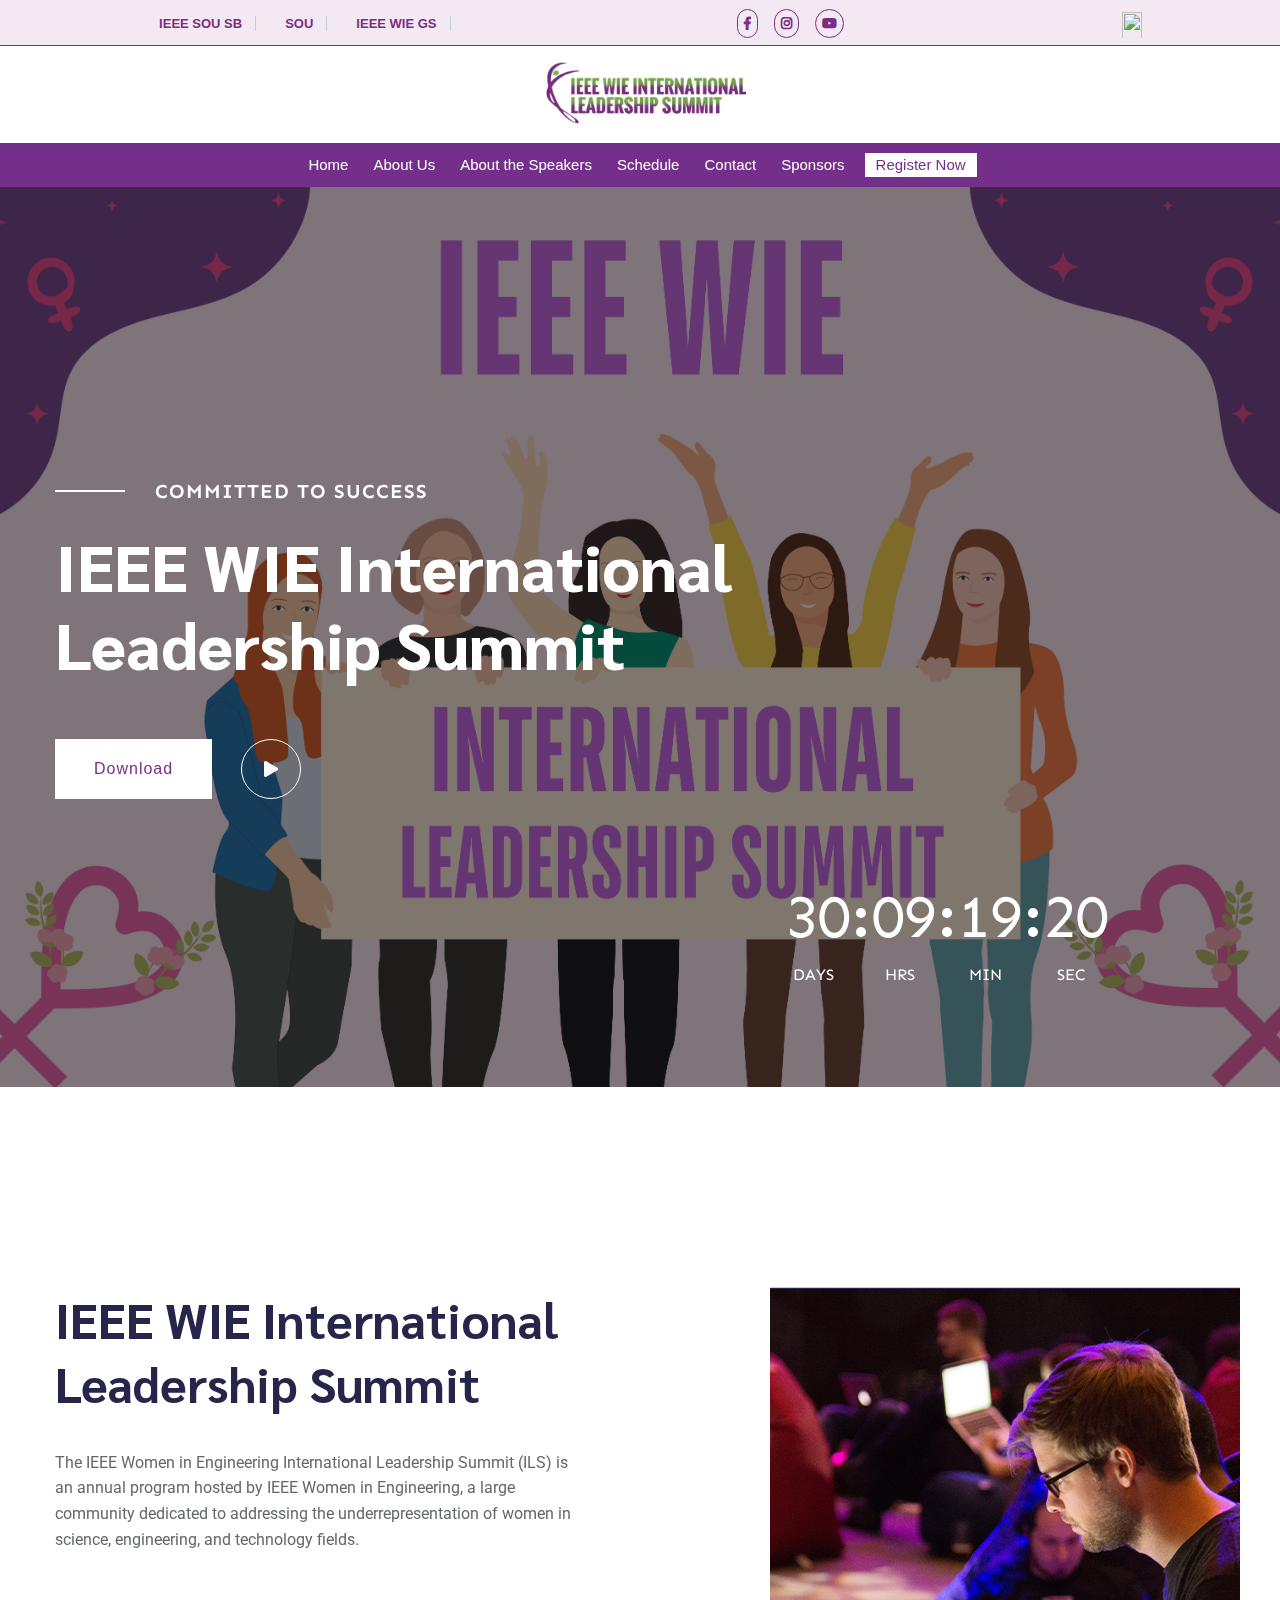
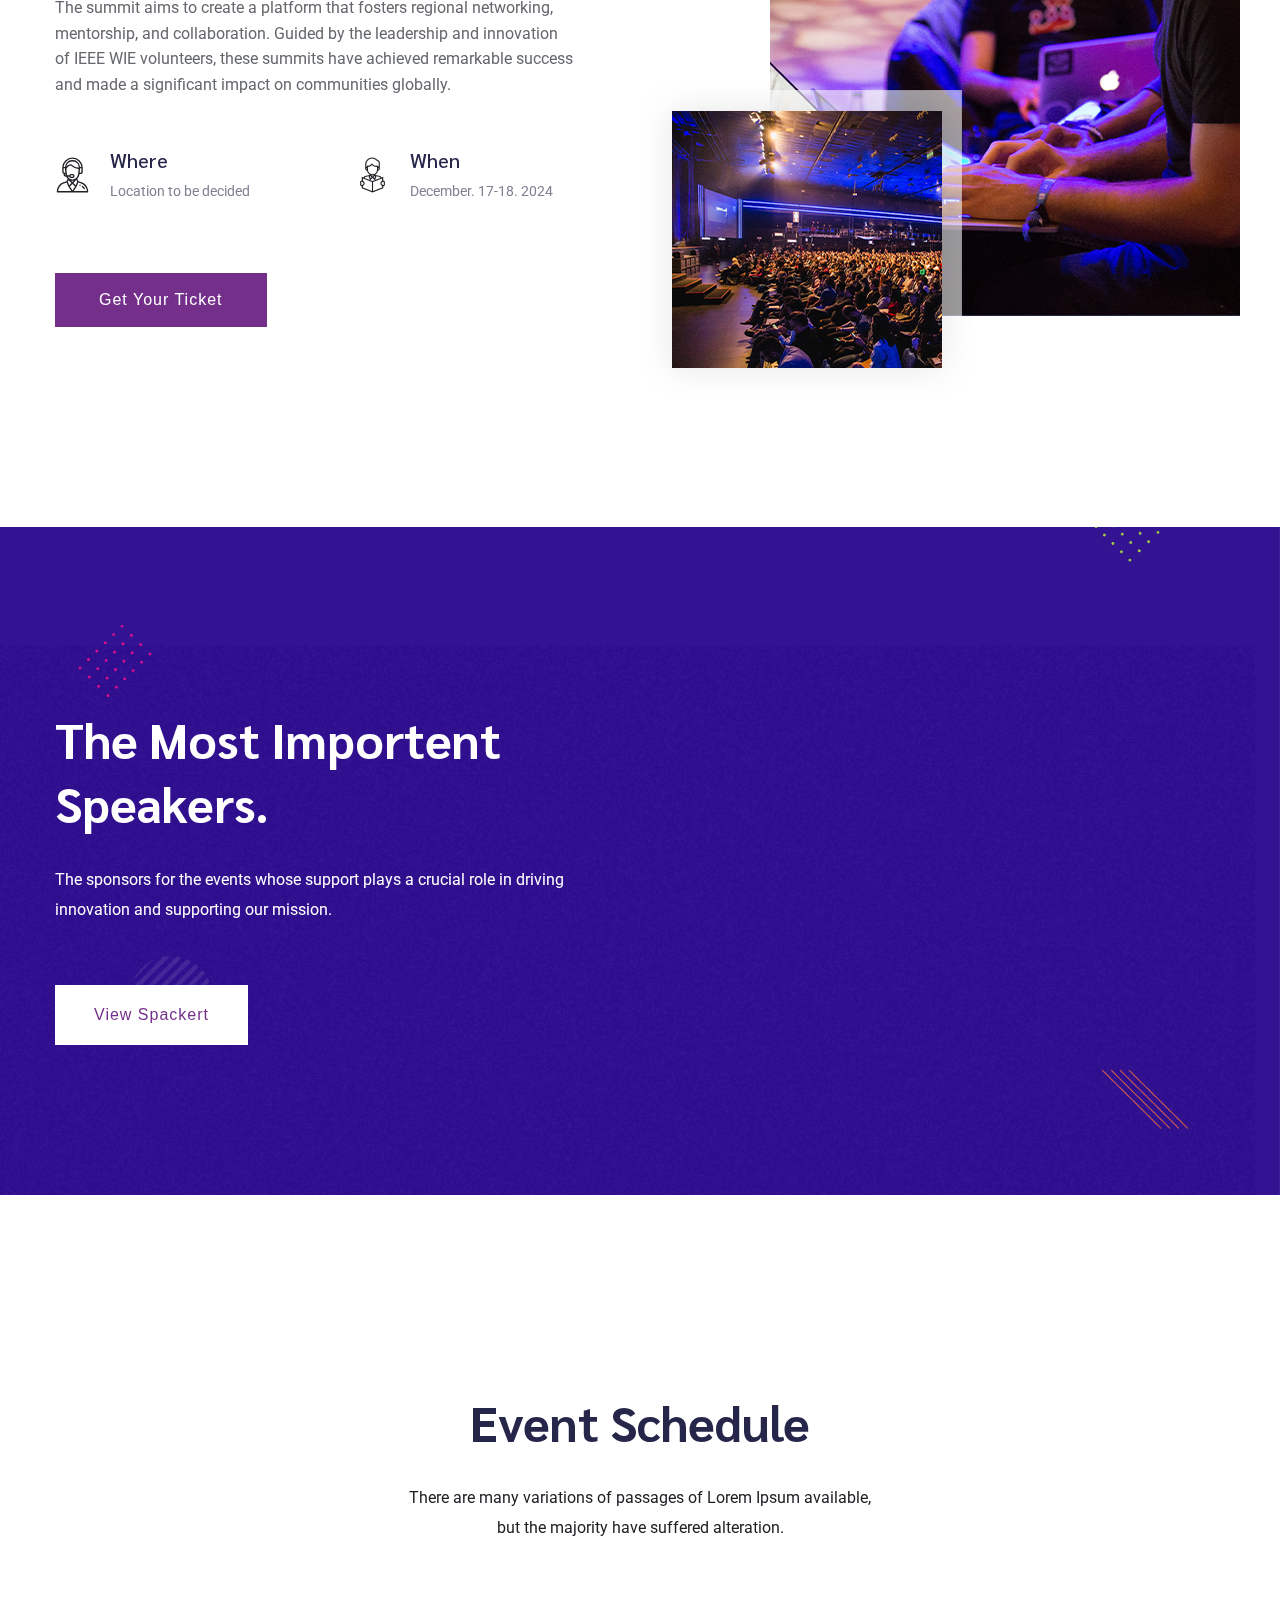
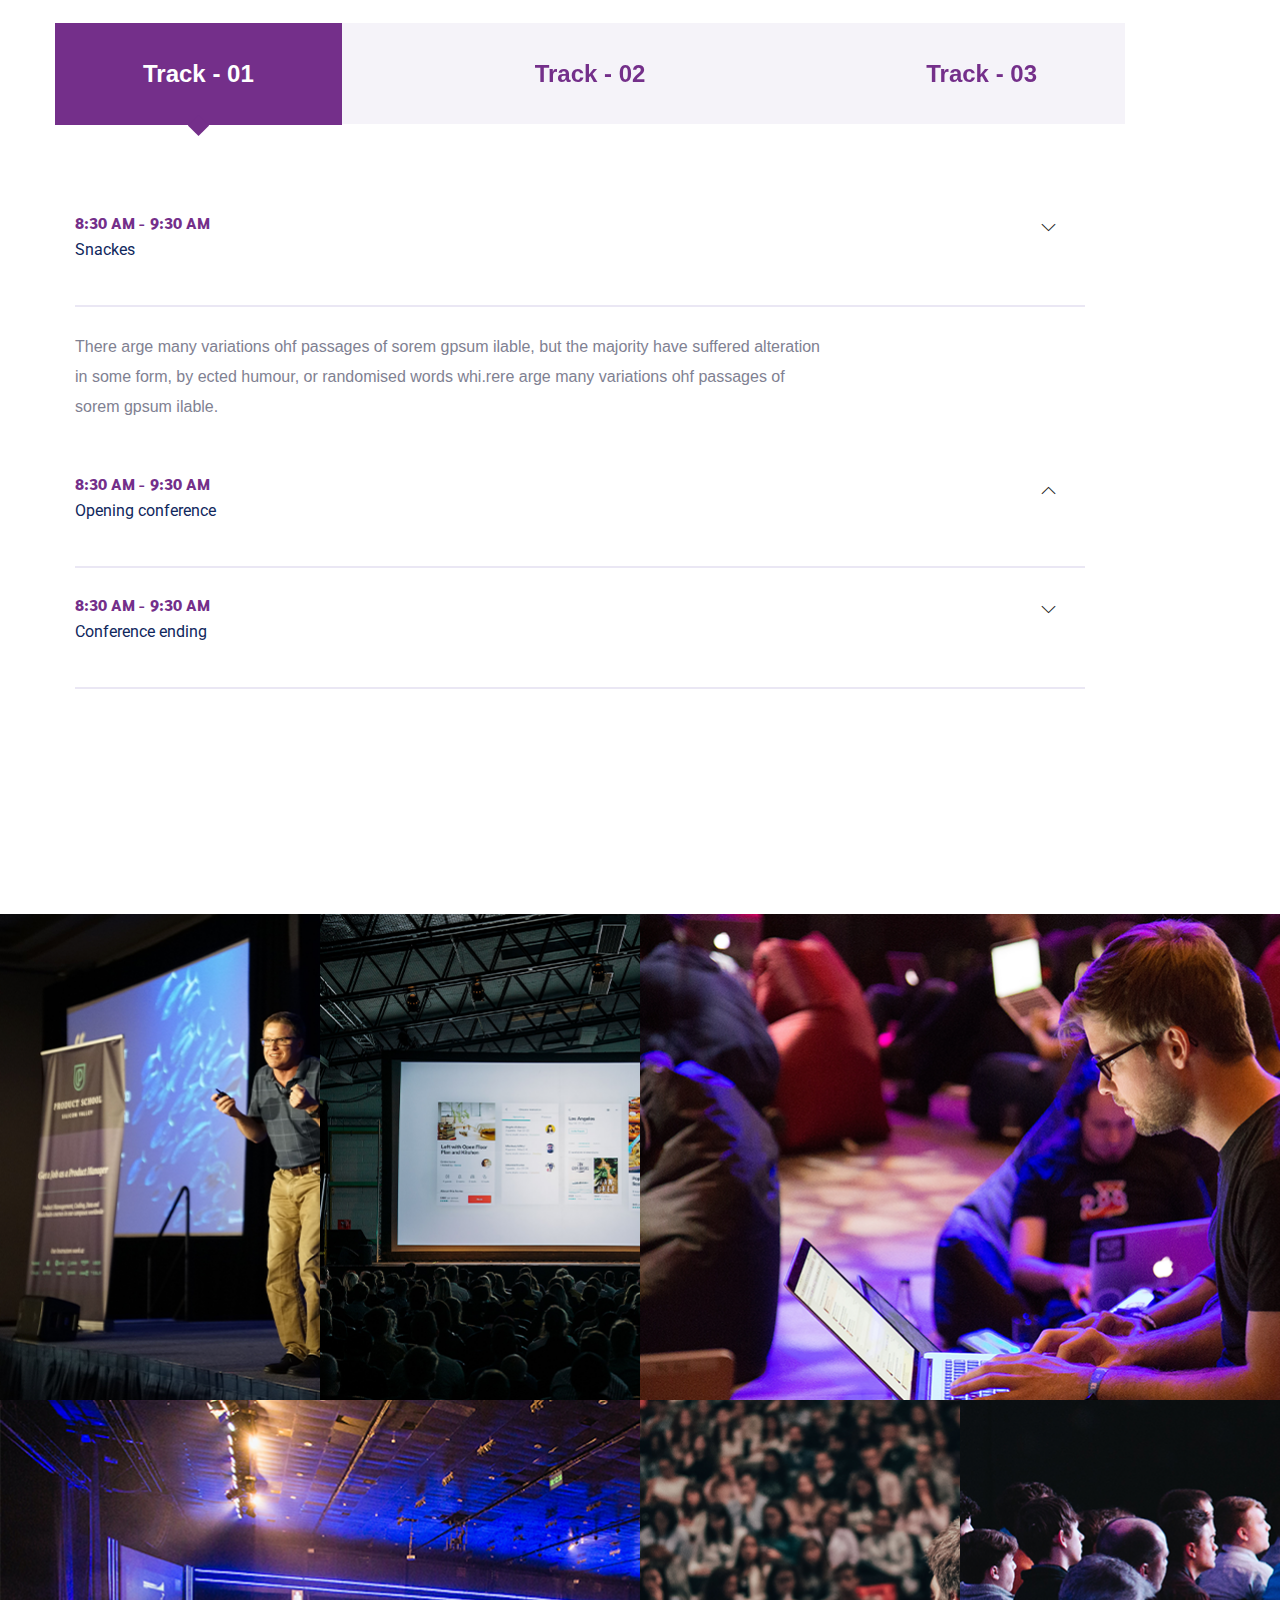
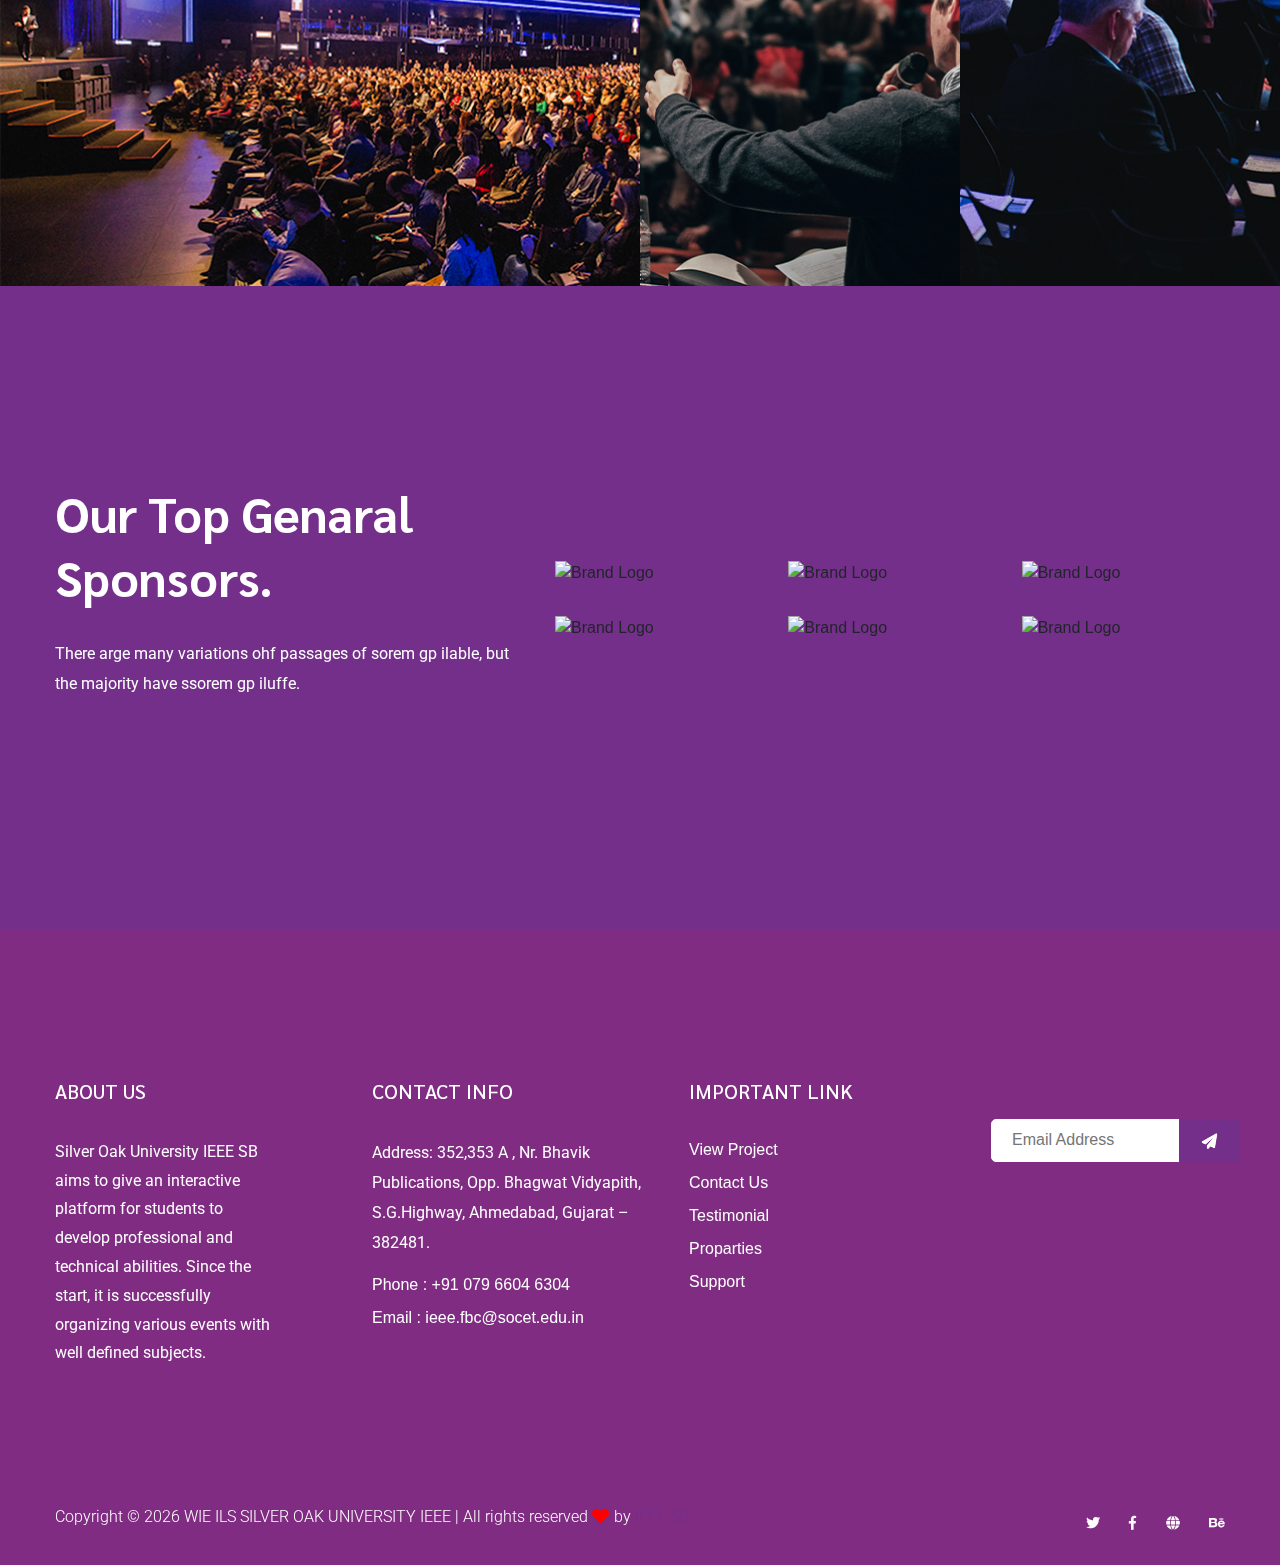
==== commit 19ae3204: "mithil changes" ====
--- a/index.html
+++ b/index.html
@@ -211,7 +211,7 @@
     <header>
         <div class="headerno1">
             <div style="display: flex;">
-                <div class="padit"><a href="https://ieee.socet.edu.in/">IEEE SB</a></div>
+                <div class="padit"><a href="https://ieee.socet.edu.in/">IEEE SOU SB</a></div>
                 <div class="padit"><a href="https://www.silveroakuni.ac.in/">SOU</a></div>
                 <div class="padit"><a href="https://wie.ieee.org/">IEEE WIE GS</a></div>
             </div>
@@ -229,7 +229,7 @@
             </div>
             <div>
                 <img src="https://ieeewie.wpenginepowered.com/wp-content/uploads/IEEE-Logo-wht-250-200x59.png"
-                    id="ieee-logo-from-website">
+                    id="ieee-logo-from-website" style="width: 100%;">
             </div>
         </div>
 
@@ -443,7 +443,7 @@
                                     </div>
                                     <div class="caption">
                                         <h5>Where</h5>
-                                        <p>Ahmedabad, Silver Oak University</p>
+                                        <p>Location to be decided</p>
                                     </div>
                                 </div>
                             </div>
@@ -454,7 +454,7 @@
                                     </div>
                                     <div class="caption">
                                         <h5>When</h5>
-                                        <p>July. 8-9. 2024</p>
+                                        <p>December. 17-18. 2024</p>
                                     </div>
                                 </div>
                             </div>
@@ -488,29 +488,29 @@
                             <a href="#" class="btn white-btn mt-30">View Spackert</a>
                         </div>
                     </div>
-                    <div class="col-lg-3 col-md-4 col-sm-6">
+                    <!-- <div class="col-lg-3 col-md-4 col-sm-6">
                         <div class="single-team mb-30">
                             <div class="team-img">
-                                <img src="assets/img/gallery/team1.png" alt="">
+                                <img src="assets/img/gallery/team1.png" alt=""> -->
                                 <!-- Blog Social -->
-                                <ul class="team-social">
+                                <!-- <ul class="team-social">
                                     <li><a href="#"><i class="fab fa-facebook-f"></i></a></li>
                                     <li><a href="#"><i class="fab fa-twitter"></i></a></li>
                                     <li><a href="#"><i class="fas fa-globe"></i></a></li>
                                 </ul>
-                            </div>
-                            <div class="team-caption">
+                            </div> -->
+                            <!-- <div class="team-caption">
                                 <h3><a href="#">Jesscia brown</a></h3>
                                 <p> Co Founder</p>
                             </div>
                         </div>
-                    </div>
-                    <div class="col-lg-3 col-md-4 col-sm-6">
+                    </div> -->
+                    <!-- <div class="col-lg-3 col-md-4 col-sm-6">
                         <div class="single-team mb-30">
                             <div class="team-img">
-                                <img src="assets/img/gallery/team2.png" alt="">
+                                <img src="assets/img/gallery/team2.png" alt=""> -->
                                 <!-- Blog Social -->
-                                <ul class="team-social">
+                                <!-- <ul class="team-social">
                                     <li><a href="#"><i class="fab fa-facebook-f"></i></a></li>
                                     <li><a href="#"><i class="fab fa-twitter"></i></a></li>
                                     <li><a href="#"><i class="fas fa-globe"></i></a></li>
@@ -521,13 +521,13 @@
                                 <p> Co Founder</p>
                             </div>
                         </div>
-                    </div>
-                    <div class="col-lg-3 col-md-4 col-sm-6">
+                    </div> -->
+                    <!-- <div class="col-lg-3 col-md-4 col-sm-6">
                         <div class="single-team mb-30">
                             <div class="team-img">
-                                <img src="assets/img/gallery/team2.png" alt="">
+                                <img src="assets/img/gallery/team2.png" alt=""> -->
                                 <!-- Blog Social -->
-                                <ul class="team-social">
+                                <!-- <ul class="team-social">
                                     <li><a href="#"><i class="fab fa-facebook-f"></i></a></li>
                                     <li><a href="#"><i class="fab fa-twitter"></i></a></li>
                                     <li><a href="#"><i class="fas fa-globe"></i></a></li>
@@ -538,47 +538,47 @@
                                 <p> Co Founder</p>
                             </div>
                         </div>
-                    </div>
-                    <div class="col-lg-3 col-md-4 col-sm-6">
+                    </div> -->
+                    <!-- <div class="col-lg-3 col-md-4 col-sm-6">
                         <div class="single-team mb-30">
                             <div class="team-img">
-                                <img src="assets/img/gallery/team2.png" alt="">
+                                <img src="assets/img/gallery/team2.png" alt=""> -->
                                 <!-- Blog Social -->
-                                <ul class="team-social">
+                                <!-- <ul class="team-social">
                                     <li><a href="#"><i class="fab fa-facebook-f"></i></a></li>
                                     <li><a href="#"><i class="fab fa-twitter"></i></a></li>
                                     <li><a href="#"><i class="fas fa-globe"></i></a></li>
                                 </ul>
-                            </div>
-                            <div class="team-caption">
+                            </div> -->
+                            <!-- <div class="team-caption">
                                 <h3><a href="#">Jesscia brown</a></h3>
                                 <p> Co Founder</p>
                             </div>
                         </div>
-                    </div>
-                    <div class="col-lg-3 col-md-4 col-sm-6">
+                    </div> -->
+                    <!-- <div class="col-lg-3 col-md-4 col-sm-6">
                         <div class="single-team mb-30">
                             <div class="team-img">
-                                <img src="assets/img/gallery/team2.png" alt="">
+                                <img src="assets/img/gallery/team2.png" alt=""> -->
                                 <!-- Blog Social -->
-                                <ul class="team-social">
+                                <!-- <ul class="team-social">
                                     <li><a href="#"><i class="fab fa-facebook-f"></i></a></li>
                                     <li><a href="#"><i class="fab fa-twitter"></i></a></li>
                                     <li><a href="#"><i class="fas fa-globe"></i></a></li>
                                 </ul>
-                            </div>
-                            <div class="team-caption">
+                            </div> -->
+                            <!-- <div class="team-caption">
                                 <h3><a href="#">Jesscia brown</a></h3>
                                 <p> Co Founder</p>
                             </div>
                         </div>
-                    </div>
-                    <div class="col-lg-3 col-md-4 col-sm-6">
+                    </div> -->
+                    <!-- <div class="col-lg-3 col-md-4 col-sm-6">
                         <div class="single-team mb-30">
                             <div class="team-img">
-                                <img src="assets/img/gallery/team2.png" alt="">
+                                <img src="assets/img/gallery/team2.png" alt=""> -->
                                 <!-- Blog Social -->
-                                <ul class="team-social">
+                                <!-- <ul class="team-social">
                                     <li><a href="#"><i class="fab fa-facebook-f"></i></a></li>
                                     <li><a href="#"><i class="fab fa-twitter"></i></a></li>
                                     <li><a href="#"><i class="fas fa-globe"></i></a></li>
@@ -589,30 +589,30 @@
                                 <p> Co Founder</p>
                             </div>
                         </div>
-                    </div>
-                    <div class="col-lg-3 col-md-4 col-sm-6">
+                    </div> -->
+                    <!-- <div class="col-lg-3 col-md-4 col-sm-6">
                         <div class="single-team mb-30">
                             <div class="team-img">
-                                <img src="assets/img/gallery/team2.png" alt="">
+                                <img src="assets/img/gallery/team3.png" alt=""> -->
                                 <!-- Blog Social -->
-                                <ul class="team-social">
+                                <!-- <ul class="team-social">
                                     <li><a href="#"><i class="fab fa-facebook-f"></i></a></li>
                                     <li><a href="#"><i class="fab fa-twitter"></i></a></li>
                                     <li><a href="#"><i class="fas fa-globe"></i></a></li>
                                 </ul>
                             </div>
                             <div class="team-caption">
-                                <h3><a href="#">Jesscia brown</a></h3>
+                                <h3><a href="#">brown Rulsan</a></h3>
                                 <p> Co Founder</p>
                             </div>
                         </div>
-                    </div>
-                    <div class="col-lg-3 col-md-4 col-sm-6">
+                    </div> -->
+                    <!-- <div class="col-lg-3 col-md-4 col-sm-6">
                         <div class="single-team mb-30">
                             <div class="team-img">
-                                <img src="assets/img/gallery/team2.png" alt="">
+                                <img src="assets/img/gallery/team4.png" alt=""> -->
                                 <!-- Blog Social -->
-                                <ul class="team-social">
+                                <!-- <ul class="team-social">
                                     <li><a href="#"><i class="fab fa-facebook-f"></i></a></li>
                                     <li><a href="#"><i class="fab fa-twitter"></i></a></li>
                                     <li><a href="#"><i class="fas fa-globe"></i></a></li>
@@ -623,85 +623,50 @@
                                 <p> Co Founder</p>
                             </div>
                         </div>
-                    </div>
-
-                    <div class="col-lg-3 col-md-4 col-sm-6">
+                    </div> -->
+                    <!-- <div class="col-lg-3 col-md-4 col-sm-6">
                         <div class="single-team mb-30">
                             <div class="team-img">
-                                <img src="assets/img/gallery/team3.png" alt="">
+                                <img src="assets/img/gallery/team5.png" alt=""> -->
                                 <!-- Blog Social -->
-                                <ul class="team-social">
+                                <!-- <ul class="team-social">
                                     <li><a href="#"><i class="fab fa-facebook-f"></i></a></li>
                                     <li><a href="#"><i class="fab fa-twitter"></i></a></li>
                                     <li><a href="#"><i class="fas fa-globe"></i></a></li>
                                 </ul>
                             </div>
                             <div class="team-caption">
-                                <h3><a href="#">brown Rulsan</a></h3>
+                                <h3><a href="#">Jesscia brown</a></h3>
                                 <p> Co Founder</p>
                             </div>
                         </div>
-                    </div>
-                    <div class="col-lg-3 col-md-4 col-sm-6">
+                    </div> -->
+                    <!-- <div class="col-lg-3 col-md-4 col-sm-6">
                         <div class="single-team mb-30">
                             <div class="team-img">
-                                <img src="assets/img/gallery/team4.png" alt="">
+                                <img src="assets/img/gallery/team6.png" alt=""> -->
                                 <!-- Blog Social -->
-                                <ul class="team-social">
+                                <!-- <ul class="team-social">
                                     <li><a href="#"><i class="fab fa-facebook-f"></i></a></li>
                                     <li><a href="#"><i class="fab fa-twitter"></i></a></li>
                                     <li><a href="#"><i class="fas fa-globe"></i></a></li>
                                 </ul>
                             </div>
                             <div class="team-caption">
-                                <h3><a href="#">Jesscia brown</a></h3>
-                                <p> Co Founder</p>
-                            </div>
-                        </div>
-                    </div>
-                    <div class="col-lg-3 col-md-4 col-sm-6">
-                        <div class="single-team mb-30">
-                            <div class="team-img">
-                                <img src="assets/img/gallery/team5.png" alt="">
-                                <!-- Blog Social -->
-                                <ul class="team-social">
-                                    <li><a href="#"><i class="fab fa-facebook-f"></i></a></li>
-                                    <li><a href="#"><i class="fab fa-twitter"></i></a></li>
-                                    <li><a href="#"><i class="fas fa-globe"></i></a></li>
-                                </ul>
-                            </div>
-                            <div class="team-caption">
-                                <h3><a href="#">Jesscia brown</a></h3>
-                                <p> Co Founder</p>
-                            </div>
-                        </div>
-                    </div>
-                    <div class="col-lg-3 col-md-4 col-sm-6">
-                        <div class="single-team mb-30">
-                            <div class="team-img">
-                                <img src="assets/img/gallery/team6.png" alt="">
-                                <!-- Blog Social -->
-                                <ul class="team-social">
-                                    <li><a href="#"><i class="fab fa-facebook-f"></i></a></li>
-                                    <li><a href="#"><i class="fab fa-twitter"></i></a></li>
-                                    <li><a href="#"><i class="fas fa-globe"></i></a></li>
-                                </ul>
-                            </div>
-                            <div class="team-caption">
                                 <h3><a href="#">wndfert droit</a></h3>
                                 <p> Co Founder</p>
                             </div>
                         </div>
-                    </div>
-                    <div class="col-lg-6 col-md-9">
+                    </div> -->
+                    <!-- <div class="col-lg-6 col-md-9"> -->
                         <!-- Section Tittle -->
-                        <div class="section-tittle section-tittle2 mb-50">
+                        <!-- <div class="section-tittle section-tittle2 mb-50">
                             <h2>___________</h2>
                             <h2>The Most Importent Speakers.</h2>
                             <p>There arge many variations ohf passages of sorem gpsum ilable, but the majority have
                                 suffered alteration in.
                             </p>
-                        </div>
+                        </div> -->
                     </div>
                 </div>
             </div>
--- a/assets/css/style.css
+++ b/assets/css/style.css
@@ -3755,7 +3755,7 @@
 }
 
 .footer-area {
-    background: #441984
+    background: #7f2c82;
 }
 
 .footer-area .footer-social2 a:hover {
@@ -3868,7 +3868,7 @@
 }
 
 .footer-bottom-area {
-    background: #441984;
+    background: #7f2c82;
 }
 
 .footer-bottom-area .footer-border {
@@ -3896,7 +3896,7 @@
 }
 
 .footer-bottom-area .footer-copy-right p i {
-    color: #742F8A
+    color: red
 }
 
 .footer-bottom-area .footer-copy-right p a {
@@ -6869,14 +6869,29 @@
     justify-content: space-around;
     justify-items: center;
     padding: 3px;
-    background-color: #260656;
+    background-color: rgba(127,44,130,.1);
+    box-shadow: inset 0 -1px 0 0 #7f2c82;
     color: white;
     width: 100%;
 
 }
 
 .padit{
-    padding: 10px;
+    padding: 8px;
+}
+.padit li a{
+    border: solid #7f2c82 1px;
+    padding: 6px;
+    border-radius: 35px;
+}
+.padit a{
+    font-weight: 700;
+    color: #069;
+    font-size: 13px;
+    color: #7f2c82;
+    border-right: 1px solid rgba(0, 102, 153, .2);
+    padding: 0 13px;
+
 }
 
 #ieee-logo-from-website {
